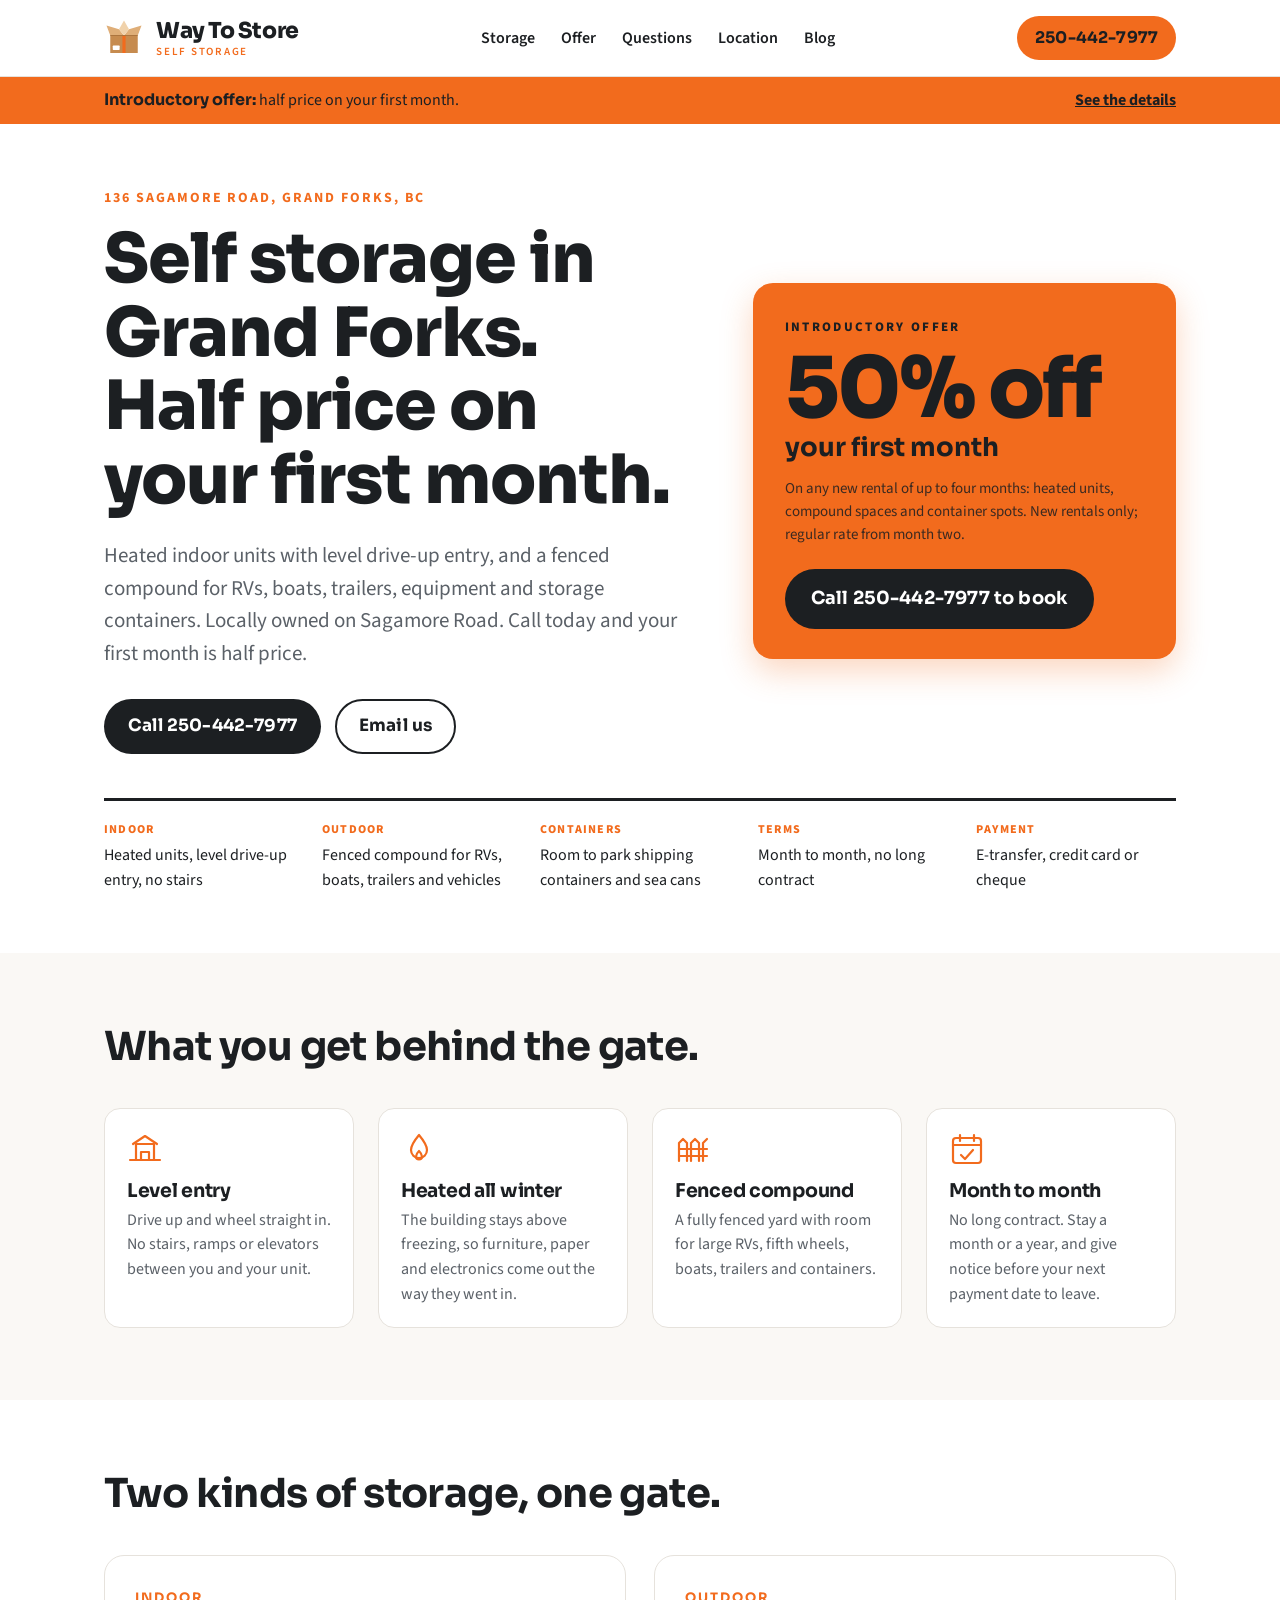
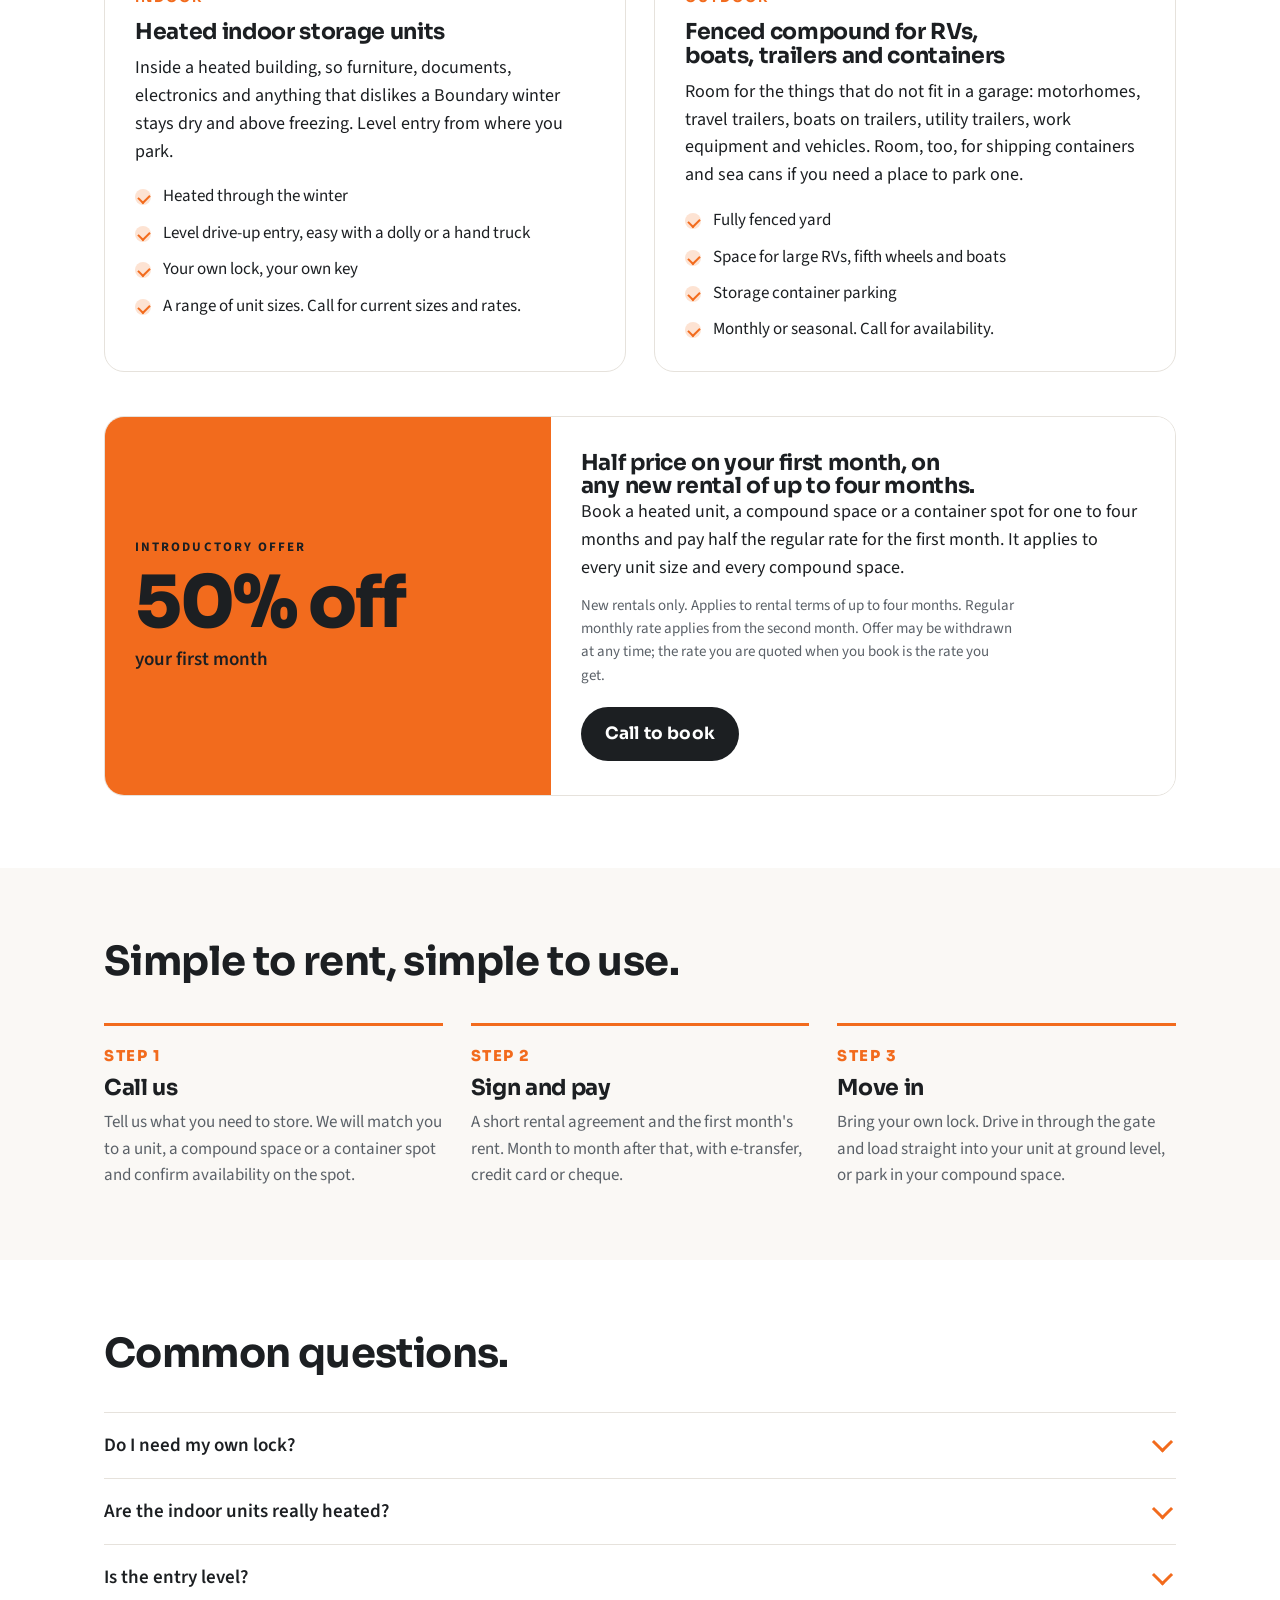
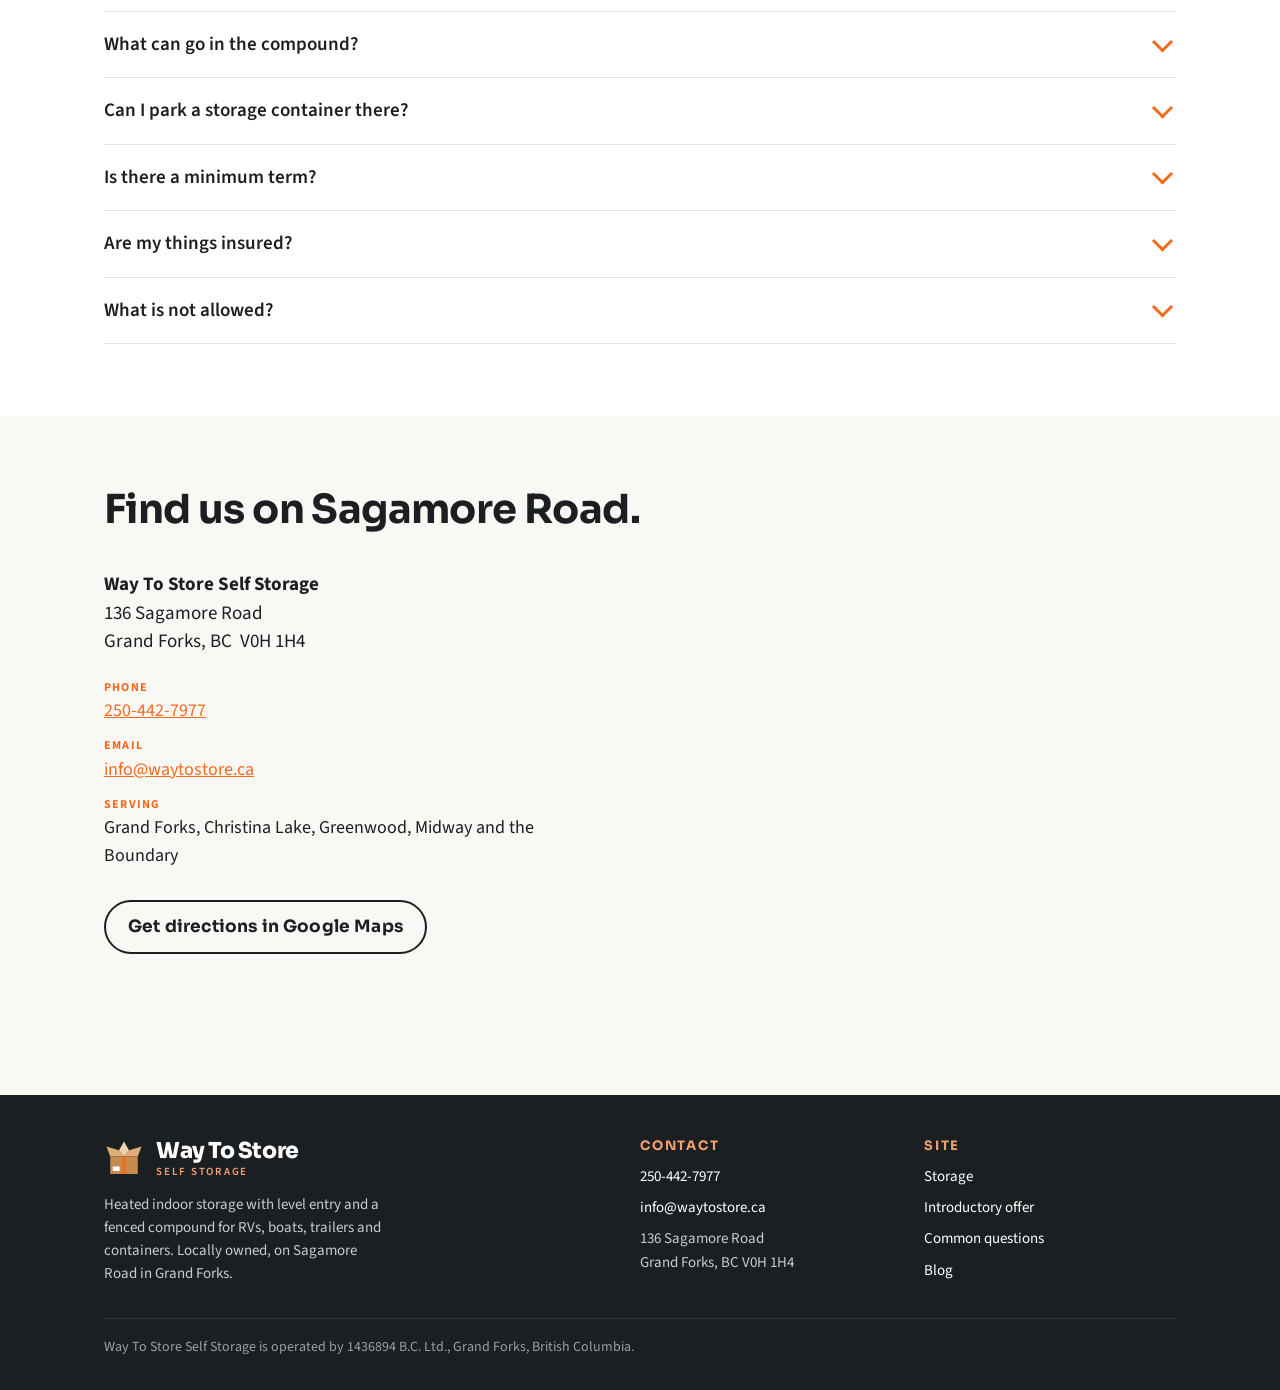
==== index.html @ 4dcf3dc5 "Version the stylesheet link on every page Co-Authored-By: Claude Fable 5.1 <noreply@anthropic.com>" ====
<!DOCTYPE html>
<html lang="en-CA">
<head>
<meta charset="utf-8">
<meta name="viewport" content="width=device-width, initial-scale=1">
<title>Self Storage in Grand Forks, BC | Way To Store Self Storage</title>
<meta name="description" content="Heated indoor storage units with level drive-up entry, plus a fenced compound for RVs, boats, trailers, equipment and storage containers. 136 Sagamore Road, Grand Forks, BC. Half price on your first month. Call 250-442-7977.">
<link rel="canonical" href="https://waytostore.ca/">
<link rel="icon" href="favicon.svg" type="image/svg+xml">
<link rel="icon" href="favicon.ico" sizes="32x32">
<meta property="og:site_name" content="Way To Store Self Storage">
<meta property="og:title" content="Self Storage in Grand Forks, BC | Way To Store">
<meta property="og:description" content="Heated indoor units with level entry and a fenced compound for RVs, boats, trailers and containers on Sagamore Road, Grand Forks. Half price on your first month.">
<meta property="og:type" content="website">
<meta property="og:url" content="https://waytostore.ca/">
<meta property="og:image" content="https://waytostore.ca/og-image.png">
<meta property="og:locale" content="en_CA">
<meta name="twitter:card" content="summary_large_image">
<meta name="geo.region" content="CA-BC">
<meta name="geo.placename" content="Grand Forks">
<meta name="theme-color" content="#f26b1d">
<link rel="preconnect" href="https://fonts.googleapis.com">
<link rel="preconnect" href="https://fonts.gstatic.com" crossorigin>
<link rel="stylesheet" href="https://fonts.googleapis.com/css2?family=Sora:wght@600;700;800&family=Source+Sans+3:ital,wght@0,400;0,600;0,700;1,400&display=swap">
<link rel="stylesheet" href="styles.css?v=5">
<script type="application/ld+json">
{
  "@context": "https://schema.org",
  "@graph": [
    {
      "@type": "SelfStorage",
      "@id": "https://waytostore.ca/#business",
      "name": "Way To Store Self Storage",
      "url": "https://waytostore.ca/",
      "logo": "https://waytostore.ca/logo.svg",
      "telephone": "+1-250-442-7977",
      "email": "info@waytostore.ca",
      "image": "https://waytostore.ca/og-image.png",
      "description": "Heated indoor self-storage units with level drive-up entry and a fenced outdoor compound for RVs, boats, trailers, equipment and storage containers in Grand Forks, British Columbia.",
      "address": {
        "@type": "PostalAddress",
        "streetAddress": "136 Sagamore Road",
        "addressLocality": "Grand Forks",
        "addressRegion": "BC",
        "postalCode": "V0H 1H4",
        "addressCountry": "CA"
      },
      "areaServed": [
        {"@type": "City", "name": "Grand Forks"},
        {"@type": "Place", "name": "Christina Lake"},
        {"@type": "City", "name": "Greenwood"},
        {"@type": "Place", "name": "Midway"},
        {"@type": "Place", "name": "Boundary Country"}
      ],
      "hasOfferCatalog": {
        "@type": "OfferCatalog",
        "name": "Storage",
        "itemListElement": [
          {"@type": "Offer", "itemOffered": {"@type": "Service", "name": "Heated indoor storage units"}},
          {"@type": "Offer", "itemOffered": {"@type": "Service", "name": "Fenced compound storage for RVs, boats, trailers and vehicles"}},
          {"@type": "Offer", "itemOffered": {"@type": "Service", "name": "Storage container parking"}}
        ]
      },
      "parentOrganization": {"@type": "Organization", "name": "1436894 B.C. Ltd."}
    },
    {
      "@type": "FAQPage",
      "mainEntity": [
        {"@type": "Question", "name": "Do I need my own lock?", "acceptedAnswer": {"@type": "Answer", "text": "Yes. You supply the lock and keep the only key. A disc lock or closed-shackle padlock is best."}},
        {"@type": "Question", "name": "Are the indoor units heated?", "acceptedAnswer": {"@type": "Answer", "text": "Yes. The building is heated through the winter so contents stay above freezing. It is not humidity-controlled."}},
        {"@type": "Question", "name": "Is the entry level?", "acceptedAnswer": {"@type": "Answer", "text": "Yes. Drive up and walk or wheel straight in. No stairs, no ramps, no elevator."}},
        {"@type": "Question", "name": "What can go in the compound?", "acceptedAnswer": {"@type": "Answer", "text": "Motorhomes, travel trailers, fifth wheels, boats on trailers, utility and cargo trailers, vehicles, work equipment, and storage containers."}},
        {"@type": "Question", "name": "Can I park a storage container there?", "acceptedAnswer": {"@type": "Answer", "text": "Yes. There is room in the fenced compound for shipping containers and sea cans. Tell us the length when you call."}},
        {"@type": "Question", "name": "Is there a minimum term?", "acceptedAnswer": {"@type": "Answer", "text": "One month, then month to month."}},
        {"@type": "Question", "name": "Are my things insured?", "acceptedAnswer": {"@type": "Answer", "text": "No. Goods in storage are not insured by the facility. Most home or tenant policies extend to items in storage; check with your insurer."}}
      ]
    }
  ]
}
</script>
</head>
<body>

<header>
  <div class="wrap nav">
    <a class="brand" href="./"><svg class="mark" viewBox="0 0 64 64" aria-hidden="true"><path d="M10 28 H54 V56 H10 Z" fill="#c68b4f"/><path d="M10 28 L4 12 L24 18 L32 28 Z M54 28 L60 12 L40 18 L32 28 Z" fill="#dfae78"/><path d="M24 18 L32 4 L40 18 L32 28 Z" fill="#f0d2ab"/><rect x="29.5" y="28" width="5" height="28" fill="#f26b1d"/><path d="M10 28 H54" stroke="#a9713a" stroke-width="1.5"/><rect x="14" y="44" width="11" height="7" rx="1" fill="#ffffff"/></svg><span class="word"><b>Way To Store</b><small>Self Storage</small></span></a>
    <ul>
      <li><a href="./#storage">Storage</a></li>
      <li><a href="./#offer">Offer</a></li>
      <li><a href="./#faq">Questions</a></li>
      <li><a href="./#location">Location</a></li>
      <li><a href="./blog/">Blog</a></li>
    </ul>
    <a class="btn" href="tel:+12504427977">250-442-7977</a>
  </div>
</header>

<div class="ribbon">
  <div class="wrap">
    <div><strong>Introductory offer:</strong> half price on your first month.</div>
    <a href="#offer">See the details</a>
  </div>
</div>

<main id="top">

<section class="hero">
  <div class="wrap grid">
    <div>
      <div class="eyebrow">136 Sagamore Road, Grand Forks, BC</div>
      <h1>Self storage in Grand Forks. Half price on your first month.</h1>
      <p class="lede">Heated indoor units with level drive-up entry, and a fenced compound for RVs, boats, trailers, equipment and storage containers. Locally owned on Sagamore Road. Call today and your first month is half price.</p>
      <div class="actions">
        <a class="btn" href="tel:+12504427977">Call 250-442-7977</a>
        <a class="btn ghost" href="mailto:info@waytostore.ca?subject=Storage%20enquiry">Email us</a>
      </div>
    </div>
    <div class="hero-offer" id="offer-top">
      <div class="label">Introductory offer</div>
      <div class="big">50% off</div>
      <div class="sub">your first month</div>
      <p class="terms">On any new rental of up to four months: heated units, compound spaces and container spots. New rentals only; regular rate from month two.</p>
      <a class="btn" href="tel:+12504427977">Call 250-442-7977 to book</a>
    </div>
  </div>
  <div class="wrap">
    <dl class="facts-strip">
      <div><dt>Indoor</dt><dd>Heated units, level drive-up entry, no stairs</dd></div>
      <div><dt>Outdoor</dt><dd>Fenced compound for RVs, boats, trailers and vehicles</dd></div>
      <div><dt>Containers</dt><dd>Room to park shipping containers and sea cans</dd></div>
      <div><dt>Terms</dt><dd>Month to month, no long contract</dd></div>
      <div><dt>Payment</dt><dd>E-transfer, credit card or cheque</dd></div>
    </dl>
  </div>
</section>

<section class="band tint" id="why">
  <div class="wrap">
    <h2>What you get behind the gate.</h2>
    <div class="why">
      <div>
        <svg viewBox="0 0 36 36" fill="none" stroke="currentColor" stroke-width="2.2" stroke-linecap="round" stroke-linejoin="round" aria-hidden="true"><path d="M3 29h30"/><path d="M9 29V13h18v16"/><path d="M14 29v-8h8v8"/><path d="M6 13l12-8 12 8"/></svg>
        <h3>Level entry</h3>
        <p>Drive up and wheel straight in. No stairs, ramps or elevators between you and your unit.</p>
      </div>
      <div>
        <svg viewBox="0 0 36 36" fill="none" stroke="currentColor" stroke-width="2.2" stroke-linecap="round" stroke-linejoin="round" aria-hidden="true"><path d="M18 4c-5 6-8 10-8 15a8 8 0 0 0 16 0c0-5-3-9-8-15z"/><path d="M18 20c-2 2-3 3.5-3 5.5a3 3 0 0 0 6 0c0-2-1-3.5-3-5.5z"/></svg>
        <h3>Heated all winter</h3>
        <p>The building stays above freezing, so furniture, paper and electronics come out the way they went in.</p>
      </div>
      <div>
        <svg viewBox="0 0 36 36" fill="none" stroke="currentColor" stroke-width="2.2" stroke-linecap="round" stroke-linejoin="round" aria-hidden="true"><path d="M4 30V12l4-4 4 4v18M16 30V12l4-4 4 4v18M28 30V12l4-4"/><path d="M4 18h28M4 25h28"/></svg>
        <h3>Fenced compound</h3>
        <p>A fully fenced yard with room for large RVs, fifth wheels, boats, trailers and containers.</p>
      </div>
      <div>
        <svg viewBox="0 0 36 36" fill="none" stroke="currentColor" stroke-width="2.2" stroke-linecap="round" stroke-linejoin="round" aria-hidden="true"><rect x="4" y="7" width="28" height="25" rx="3"/><path d="M4 14h28M11 4v6M25 4v6"/><path d="M12 24l4 4 8-9"/></svg>
        <h3>Month to month</h3>
        <p>No long contract. Stay a month or a year, and give notice before your next payment date to leave.</p>
      </div>
    </div>
  </div>
</section>

<section class="band" id="storage">
  <div class="wrap">
    <h2>Two kinds of storage, one gate.</h2>
    <div class="two">
      <div class="offer">
        <div class="num">INDOOR</div>
        <h3>Heated indoor storage units</h3>
        <p>Inside a heated building, so furniture, documents, electronics and anything that dislikes a Boundary winter stays dry and above freezing. Level entry from where you park.</p>
        <ul>
          <li>Heated through the winter</li>
          <li>Level drive-up entry, easy with a dolly or a hand truck</li>
          <li>Your own lock, your own key</li>
          <li>A range of unit sizes. Call for current sizes and rates.</li>
        </ul>
      </div>
      <div class="offer">
        <div class="num">OUTDOOR</div>
        <h3>Fenced compound for RVs, boats, trailers and containers</h3>
        <p>Room for the things that do not fit in a garage: motorhomes, travel trailers, boats on trailers, utility trailers, work equipment and vehicles. Room, too, for shipping containers and sea cans if you need a place to park one.</p>
        <ul>
          <li>Fully fenced yard</li>
          <li>Space for large RVs, fifth wheels and boats</li>
          <li>Storage container parking</li>
          <li>Monthly or seasonal. Call for availability.</li>
        </ul>
      </div>
    </div>

    <div class="offer-block" id="offer">
      <div class="price">
        <div class="label">Introductory offer</div>
        <div class="big">50% off</div>
        <div class="sub">your first month</div>
      </div>
      <div class="terms">
        <h3>Half price on your first month, on any new rental of up to four months.</h3>
        <p>Book a heated unit, a compound space or a container spot for one to four months and pay half the regular rate for the first month. It applies to every unit size and every compound space.</p>
        <p class="fine">New rentals only. Applies to rental terms of up to four months. Regular monthly rate applies from the second month. Offer may be withdrawn at any time; the rate you are quoted when you book is the rate you get.</p>
        <div class="actions">
          <a class="btn" href="tel:+12504427977">Call to book</a>
        </div>
      </div>
    </div>
  </div>
</section>

<section class="band tint" id="how">
  <div class="wrap">
    <h2>Simple to rent, simple to use.</h2>
    <div class="steps">
      <div class="step">
        <div class="n">STEP 1</div>
        <h3>Call us</h3>
        <p>Tell us what you need to store. We will match you to a unit, a compound space or a container spot and confirm availability on the spot.</p>
      </div>
      <div class="step">
        <div class="n">STEP 2</div>
        <h3>Sign and pay</h3>
        <p>A short rental agreement and the first month's rent. Month to month after that, with e-transfer, credit card or cheque.</p>
      </div>
      <div class="step">
        <div class="n">STEP 3</div>
        <h3>Move in</h3>
        <p>Bring your own lock. Drive in through the gate and load straight into your unit at ground level, or park in your compound space.</p>
      </div>
    </div>
  </div>
</section>

<section class="band" id="faq">
  <div class="wrap">
    <h2>Common questions.</h2>
    <div class="faq">
      <details>
        <summary>Do I need my own lock?</summary>
        <p>Yes. You supply the lock and keep the only key. A good disc lock or closed-shackle padlock is best.</p>
      </details>
      <details>
        <summary>Are the indoor units really heated?</summary>
        <p>Yes. The building is heated through the winter so contents stay above freezing. It is not humidity-controlled, so wrap upholstered furniture and mattresses and keep boxes off the floor.</p>
      </details>
      <details>
        <summary>Is the entry level?</summary>
        <p>Yes. You drive up and walk or wheel straight in. No stairs, no ramps, no elevator, which makes a difference when you are moving a fridge or a filing cabinet.</p>
      </details>
      <details>
        <summary>What can go in the compound?</summary>
        <p>Motorhomes, travel trailers and fifth wheels, boats on trailers, utility and cargo trailers, vehicles and work equipment. Tell us the length when you call so we can place you.</p>
      </details>
      <details>
        <summary>Can I park a storage container there?</summary>
        <p>Yes. There is room in the fenced compound for shipping containers and sea cans, whether you already own one or are having one delivered. Tell us the size and we will set aside a spot the truck can reach.</p>
      </details>
      <details>
        <summary>Is there a minimum term?</summary>
        <p>One month. After that it is month to month. Give us notice before your next payment date when you are ready to move out.</p>
      </details>
      <details>
        <summary>Are my things insured?</summary>
        <p>No. Goods in storage are not insured by us. Most home or tenant policies extend to items in storage, so check with your insurer or ask us about options.</p>
      </details>
      <details>
        <summary>What is not allowed?</summary>
        <p>Fuel, propane, paint, chemicals and other hazardous materials, food and perishables, animals, anything illegal, and living or working in a unit. RVs and boats in the compound must be drained of water and have fuel tanks no more than a quarter full.</p>
      </details>
    </div>
  </div>
</section>

<section class="band tint" id="location">
  <div class="wrap">
    <h2>Find us on Sagamore Road.</h2>
    <div class="loc">
      <div>
        <address>
          <strong>Way To Store Self Storage</strong><br>
          136 Sagamore Road<br>
          Grand Forks, BC&nbsp; V0H 1H4
        </address>
        <ul class="contact-list">
          <li><span>Phone</span><a href="tel:+12504427977">250-442-7977</a></li>
          <li><span>Email</span><a href="mailto:info@waytostore.ca">info@waytostore.ca</a></li>
          <li><span>Serving</span>Grand Forks, Christina Lake, Greenwood, Midway and the Boundary</li>
        </ul>
        <div class="actions">
          <a class="btn ghost" href="https://www.google.com/maps/dir/?api=1&destination=136+Sagamore+Road,+Grand+Forks,+BC" target="_blank" rel="noopener">Get directions in Google Maps</a>
        </div>
      </div>
      <iframe class="map" allowfullscreen title="Map showing Way To Store Self Storage at 136 Sagamore Road, Grand Forks, BC" loading="lazy" referrerpolicy="no-referrer-when-downgrade" src="https://www.google.com/maps/embed?origin=mfe&amp;pb=!1m3!2m1!1s136+Sagamore+Road,+Grand+Forks,+BC!6i15"></iframe>
    </div>
  </div>
</section>

</main>

<footer>
  <div class="wrap">
    <div class="cols">
      <div>
        <a class="brand" href="./"><svg class="mark" viewBox="0 0 64 64" aria-hidden="true"><path d="M10 28 H54 V56 H10 Z" fill="#c68b4f"/><path d="M10 28 L4 12 L24 18 L32 28 Z M54 28 L60 12 L40 18 L32 28 Z" fill="#dfae78"/><path d="M24 18 L32 4 L40 18 L32 28 Z" fill="#f0d2ab"/><rect x="29.5" y="28" width="5" height="28" fill="#f26b1d"/><path d="M10 28 H54" stroke="#a9713a" stroke-width="1.5"/><rect x="14" y="44" width="11" height="7" rx="1" fill="#ffffff"/></svg><span class="word"><b>Way To Store</b><small>Self Storage</small></span></a>
        <p>Heated indoor storage with level entry and a fenced compound for RVs, boats, trailers and containers. Locally owned, on Sagamore Road in Grand Forks.</p>
      </div>
      <div>
        <h3>Contact</h3>
        <ul>
          <li><a href="tel:+12504427977">250-442-7977</a></li>
          <li><a href="mailto:info@waytostore.ca">info@waytostore.ca</a></li>
          <li>136 Sagamore Road<br>Grand Forks, BC V0H 1H4</li>
        </ul>
      </div>
      <div>
        <h3>Site</h3>
        <ul>
          <li><a href="./#storage">Storage</a></li>
          <li><a href="./#offer">Introductory offer</a></li>
          <li><a href="./#faq">Common questions</a></li>
          <li><a href="./blog/">Blog</a></li>
        </ul>
      </div>
    </div>
    <div class="legal">Way To Store Self Storage is operated by 1436894 B.C. Ltd., Grand Forks, British Columbia.</div>
  </div>
</footer>

</body>
</html>
---- styles.css ----
/* Way To Store Self Storage - shared styles
   Palette v3 (Mark, 2026-09-02): charcoal text on white, warm off-white tint bands, tangerine accent.
   Logo: kraft carton with tangerine tape. Deliberately distinct from HydraClean (navy / gold / red). */
:root{
  --white:#ffffff;
  --tint:#faf8f5;
  --tint-2:#f0ece6;
  --ink:#1c1f22;
  --ink-2:#5b6168;
  --line:#e6e2dc;
  --accent:#f26b1d;
  --accent-dark:#d5570f;
  --accent-soft:#fde3d3;
  --kraft:#c68b4f;
}
*{box-sizing:border-box}
html{scroll-behavior:smooth}
@media (prefers-reduced-motion: reduce){html{scroll-behavior:auto}}
body{margin:0;background:var(--white);color:var(--ink);font-family:"Source Sans 3","Segoe UI",Arial,sans-serif;font-size:18px;line-height:1.55}
a{color:var(--accent)}
a:focus-visible,button:focus-visible,summary:focus-visible{outline:3px solid var(--accent);outline-offset:3px}
img,svg{max-width:100%}
h1,h2,h3{font-family:"Sora","Segoe UI",Arial,sans-serif;line-height:1.08;margin:0;text-wrap:balance;letter-spacing:-.015em}
h1{font-size:clamp(40px,6vw,68px);font-weight:800}
h2{font-size:clamp(28px,3.8vw,40px);font-weight:700}
h3{font-size:22px;font-weight:700}
p{margin:0 0 16px;max-width:62ch}
.wrap{max-width:1120px;margin:0 auto;padding:0 24px}
.band{padding:72px 0}
.band.tint{background:var(--tint)}
.eyebrow{font-weight:700;font-size:14px;letter-spacing:.14em;text-transform:uppercase;color:var(--accent);margin-bottom:14px}
.btn{display:inline-block;background:var(--ink);color:var(--white);text-decoration:none;font-weight:700;padding:14px 24px;border-radius:999px;font-size:17px;white-space:nowrap;font-family:"Sora","Segoe UI",Arial,sans-serif;letter-spacing:.01em}
.btn:hover{background:#000}
.btn.ghost{background:transparent;color:var(--ink);border:2px solid var(--ink);padding:12px 22px}
.btn.ghost:hover{background:var(--tint)}
.btn.accent{background:var(--accent);color:var(--white)}
.btn.accent:hover{background:var(--accent-dark)}
.actions{display:flex;flex-wrap:wrap;gap:14px;margin-top:30px}

/* header + logo */
header{border-bottom:1px solid var(--line);background:var(--white);position:sticky;top:0;z-index:5}
.nav{display:flex;align-items:center;justify-content:space-between;gap:16px;height:76px}
.brand{display:flex;align-items:center;gap:12px;text-decoration:none;color:var(--ink)}
.brand .mark{width:40px;height:40px;flex:none}
.brand .word{display:flex;flex-direction:column;line-height:1}
.brand .word b{font-family:"Sora","Segoe UI",Arial,sans-serif;font-weight:800;font-size:22px;letter-spacing:-.02em}
.brand .word small{font-weight:600;font-size:11px;letter-spacing:.16em;text-transform:uppercase;color:var(--accent);margin-top:4px}
.nav ul{display:flex;gap:26px;list-style:none;margin:0;padding:0}
.nav ul a{color:var(--ink);text-decoration:none;font-weight:600;font-size:16px}
.nav ul a:hover,.nav ul a[aria-current]{color:var(--accent)}
.nav .btn{padding:10px 18px;font-size:16px;background:var(--accent);color:var(--ink)}
.nav .btn:hover{background:var(--accent-dark)}
@media (max-width:820px){
  .nav ul{display:none}
  .nav{height:64px}
  .brand .mark{width:34px;height:34px}
  .brand .word b{font-size:19px}
  .brand .word small{display:none}
  .nav .btn{padding:9px 14px;font-size:15px}
}

/* offer ribbon */
.ribbon{background:var(--accent);color:var(--ink)}
.ribbon .wrap{display:flex;flex-wrap:wrap;align-items:center;justify-content:space-between;gap:8px 24px;padding-top:11px;padding-bottom:11px;font-size:16px}
.ribbon strong{font-family:"Sora","Segoe UI",Arial,sans-serif;font-weight:700}
.ribbon a{color:var(--ink);font-weight:700;white-space:nowrap}

/* hero */
.hero{padding:64px 0 60px;background:var(--white)}
.hero .grid{display:grid;grid-template-columns:minmax(0,7fr) minmax(0,5fr);gap:56px;align-items:center}
@media (max-width:860px){.hero .grid{grid-template-columns:1fr;gap:36px}}
.hero p.lede{font-size:21px;color:var(--ink-2);margin-top:22px}
.hero-offer{background:var(--accent);color:var(--ink);border-radius:20px;padding:34px 32px 30px;box-shadow:0 12px 32px rgba(242,107,29,.28)}
.hero-offer .label{font-weight:800;font-size:13px;letter-spacing:.18em;text-transform:uppercase}
.hero-offer .big{font-family:"Sora","Segoe UI",Arial,sans-serif;font-weight:800;font-size:clamp(56px,7vw,84px);line-height:.95;margin:12px 0 4px;letter-spacing:-.03em}
.hero-offer .sub{font-family:"Sora","Segoe UI",Arial,sans-serif;font-weight:700;font-size:26px;line-height:1.15}
.hero-offer .terms{font-size:15px;margin:14px 0 0;color:var(--ink);opacity:.85;max-width:none}
.hero-offer .btn{margin-top:22px;font-size:18px;padding:16px 26px}
.facts-strip{display:grid;grid-template-columns:repeat(5,1fr);gap:18px;margin:44px 0 0;padding-top:20px;border-top:3px solid var(--ink)}
@media (max-width:900px){.facts-strip{grid-template-columns:repeat(2,1fr)}}
@media (max-width:520px){.facts-strip{grid-template-columns:1fr}}
.facts-strip dt{color:var(--accent);font-weight:800;letter-spacing:.1em;text-transform:uppercase;font-size:12px;margin-bottom:4px}
.facts-strip dd{margin:0;font-size:16px}

/* why strip */
.why{display:grid;grid-template-columns:repeat(4,1fr);gap:24px;margin-top:40px}
@media (max-width:900px){.why{grid-template-columns:repeat(2,1fr)}}
@media (max-width:520px){.why{grid-template-columns:1fr}}
.why div{background:var(--white);border:1px solid var(--line);border-radius:16px;padding:22px 22px 20px}
.why svg{width:36px;height:36px;color:var(--accent);display:block;margin-bottom:14px}
.why h3{font-size:19px;margin-bottom:6px}
.why p{font-size:16px;color:var(--ink-2);margin:0}

/* offerings */
.two{display:grid;grid-template-columns:1fr 1fr;gap:28px;margin-top:40px}
@media (max-width:760px){.two{grid-template-columns:1fr}}
.offer{background:var(--white);border:1px solid var(--line);border-radius:20px;padding:32px 30px 28px}
.offer .num{font-family:"Sora","Segoe UI",Arial,sans-serif;font-weight:700;font-size:13px;letter-spacing:.16em;color:var(--accent);margin-bottom:12px}
.offer h3,.step h3{margin-bottom:10px}
.offer ul{margin:18px 0 0;padding-left:0;list-style:none;display:grid;gap:10px}
.offer li{padding-left:28px;position:relative;font-size:17px}
.offer li::before{content:"";position:absolute;left:0;top:6px;width:16px;height:16px;border-radius:50%;background:var(--accent-soft)}
.offer li::after{content:"";position:absolute;left:5px;top:9px;width:6px;height:9px;border-right:2.5px solid var(--accent);border-bottom:2.5px solid var(--accent);transform:rotate(45deg)}

/* introductory offer block */
.offer-block{margin-top:44px;display:grid;grid-template-columns:minmax(0,5fr) minmax(0,7fr);border-radius:20px;overflow:hidden;border:1px solid var(--line)}
@media (max-width:760px){.offer-block{grid-template-columns:1fr}}
.offer-block .price{background:var(--accent);color:var(--ink);padding:36px 30px;display:flex;flex-direction:column;justify-content:center}
.offer-block .price .label{font-weight:700;font-size:13px;letter-spacing:.16em;text-transform:uppercase}
.offer-block .price .big{font-family:"Sora","Segoe UI",Arial,sans-serif;font-weight:800;font-size:clamp(48px,6vw,72px);line-height:1;margin:10px 0 6px;letter-spacing:-.03em}
.offer-block .price .sub{font-size:19px;font-weight:600}
.offer-block .terms{padding:34px 30px;background:var(--white)}
.offer-block .terms p{margin-bottom:12px}
.offer-block .terms .fine{font-size:15px;color:var(--ink-2);margin:0}
.offer-block .actions{margin-top:20px}

/* steps */
.steps{display:grid;grid-template-columns:repeat(3,1fr);gap:28px;margin-top:40px}
@media (max-width:760px){.steps{grid-template-columns:1fr}}
.step{border-top:3px solid var(--accent);padding-top:18px}
.step .n{font-family:"Sora","Segoe UI",Arial,sans-serif;font-weight:800;font-size:15px;color:var(--accent);letter-spacing:.1em;margin-bottom:8px}
.step p{font-size:17px;color:var(--ink-2);margin:0}

/* faq */
.faq{margin-top:36px;border-top:1px solid var(--line)}
.faq details{border-bottom:1px solid var(--line)}
.faq summary{cursor:pointer;list-style:none;padding:18px 44px 18px 0;font-weight:600;font-size:19px;position:relative}
.faq summary::-webkit-details-marker{display:none}
.faq summary::after{content:"";position:absolute;right:6px;top:50%;width:12px;height:12px;border-right:3px solid var(--accent);border-bottom:3px solid var(--accent);transform:translateY(-70%) rotate(45deg);transition:transform .15s}
.faq details[open] summary::after{transform:translateY(-30%) rotate(-135deg)}
.faq details p{padding:0 0 18px;color:var(--ink-2);font-size:17px;margin:0}

/* location */
.loc{display:grid;grid-template-columns:minmax(0,5fr) minmax(0,7fr);gap:40px;align-items:start;margin-top:40px}
@media (max-width:860px){.loc{grid-template-columns:1fr}}
.map{aspect-ratio:4/3;border:0;width:100%;background:var(--tint);border-radius:20px}
address{font-style:normal;font-size:19px;line-height:1.5}
.contact-list{list-style:none;padding:0;margin:22px 0 0;display:grid;gap:12px;font-size:18px}
.contact-list span{display:block;font-size:12px;letter-spacing:.1em;text-transform:uppercase;color:var(--accent);font-weight:700}

/* blog */
.post-list{list-style:none;padding:0;margin:40px 0 0;display:grid;gap:22px}
.post-list li{background:var(--white);border:1px solid var(--line);border-radius:16px;padding:24px 26px;max-width:760px}
.post-list time{display:block;font-size:13px;letter-spacing:.08em;text-transform:uppercase;color:var(--accent);font-weight:700;margin-bottom:8px}
.post-list h3 a{color:var(--ink);text-decoration:none}
.post-list h3 a:hover{color:var(--accent)}
.post-list p{color:var(--ink-2);font-size:17px;margin:10px 0 0}
.article{padding:64px 0 72px}
.article .wrap{max-width:760px}
.article time{display:block;font-size:13px;letter-spacing:.08em;text-transform:uppercase;color:var(--accent);font-weight:700;margin-bottom:14px}
.article h1{font-size:clamp(34px,5vw,52px)}
.article .lede{font-size:21px;color:var(--ink-2);margin:22px 0 32px}
.article h2{font-size:28px;margin:40px 0 12px}
.article h3{font-size:21px;margin:28px 0 8px}
.article p,.article li{max-width:none}
.article ul,.article ol{padding-left:24px;margin:0 0 16px}
.article li{margin:6px 0}
.article table{border-collapse:collapse;width:100%;font-size:17px;margin:8px 0 20px}
.article th,.article td{text-align:left;padding:10px 12px;border-bottom:1px solid var(--line);vertical-align:top}
.article th{font-size:13px;letter-spacing:.08em;text-transform:uppercase;color:var(--accent)}
.tablewrap{overflow-x:auto}
.callout{border-radius:16px;background:var(--tint);padding:20px 24px;margin:28px 0;border:1px solid var(--line)}
.callout p{margin:0}
.crumbs{font-size:15px;color:var(--ink-2);margin-bottom:22px}
.crumbs a{color:var(--ink-2)}

/* footer */
footer{background:var(--ink);color:#c9ccd1;padding:44px 0 32px;font-size:15px}
footer .cols{display:grid;grid-template-columns:2fr 1fr 1fr;gap:32px}
@media (max-width:760px){footer .cols{grid-template-columns:1fr}}
footer .brand{color:var(--white)}
footer .brand .word small{color:#f7a06e}
footer p{color:#c9ccd1;margin:14px 0 0;max-width:40ch}
footer h3{font-size:13px;letter-spacing:.14em;text-transform:uppercase;color:#f7a06e;margin-bottom:12px}
footer ul{list-style:none;padding:0;margin:0;display:grid;gap:8px}
footer a{color:var(--white);text-decoration:none}
footer a:hover{text-decoration:underline}
footer .legal{border-top:1px solid #33373c;margin-top:32px;padding-top:18px;font-size:14px;color:#9a9fa6}
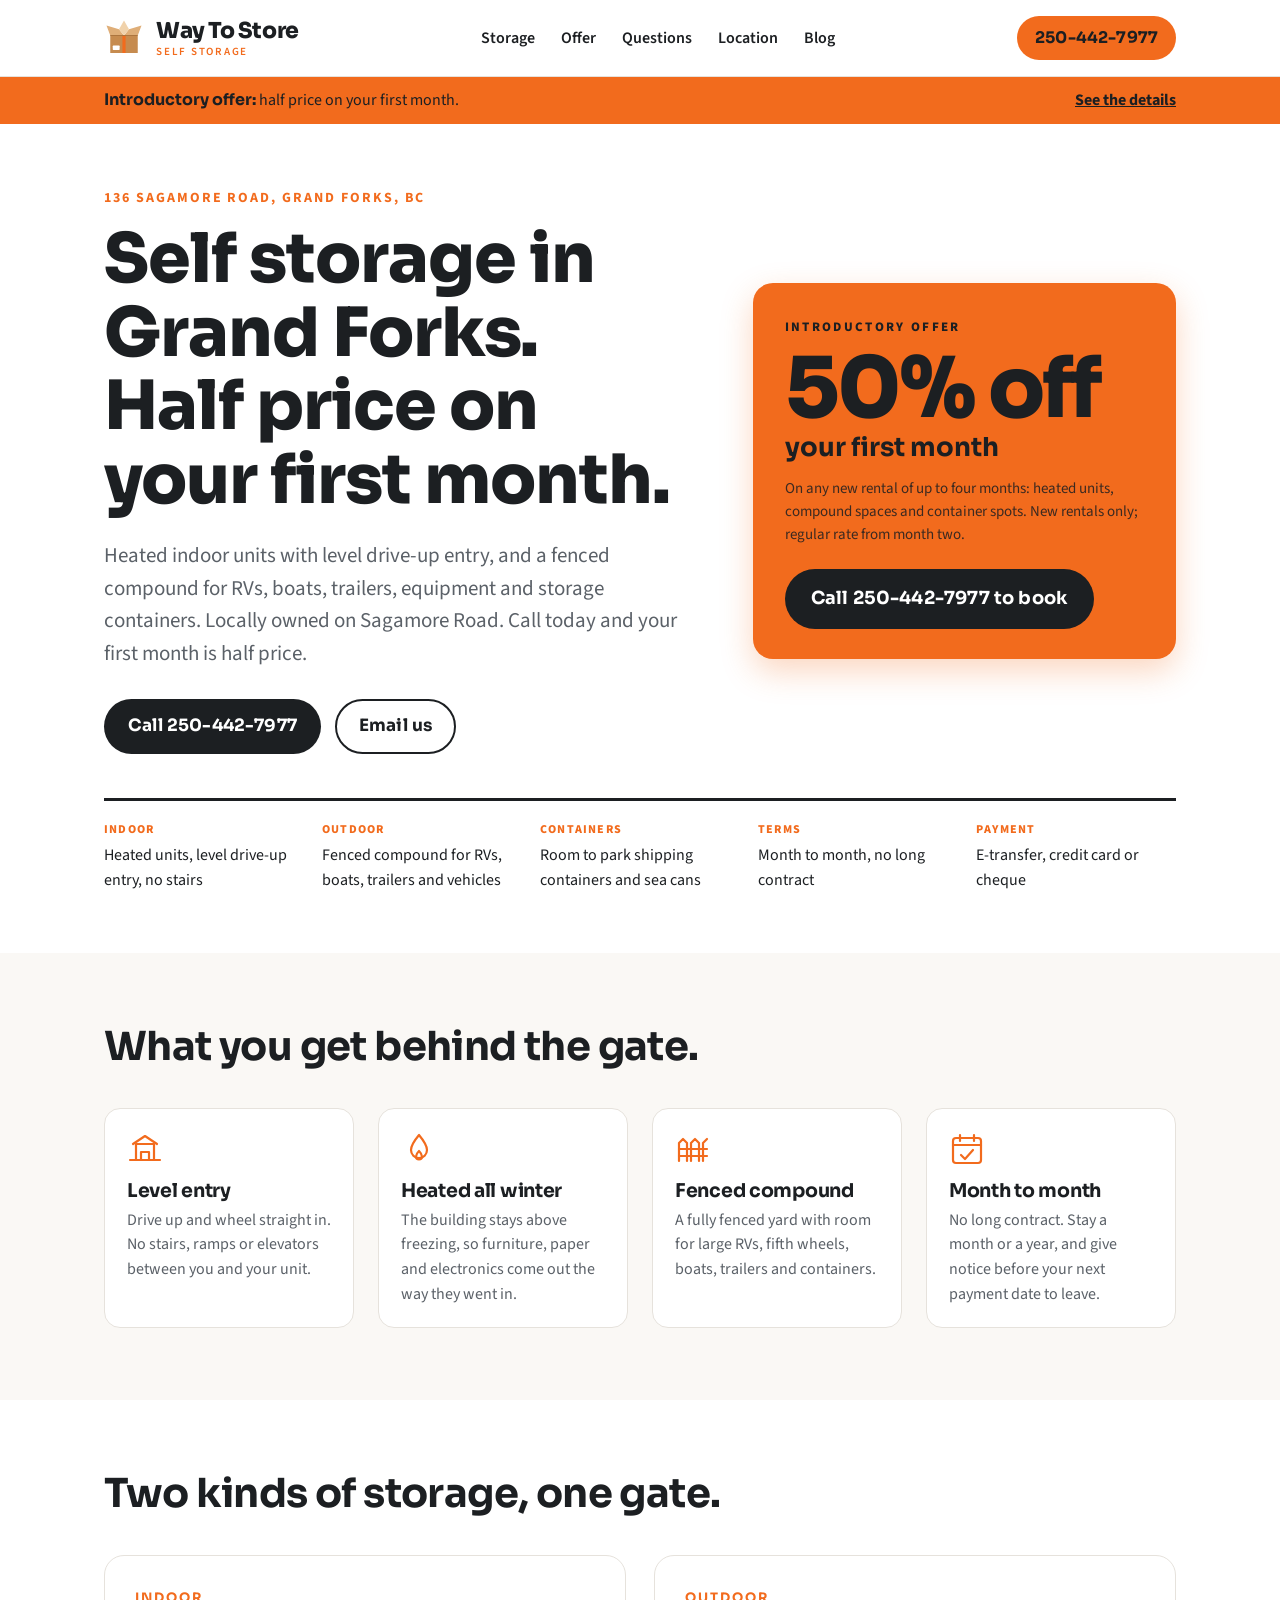
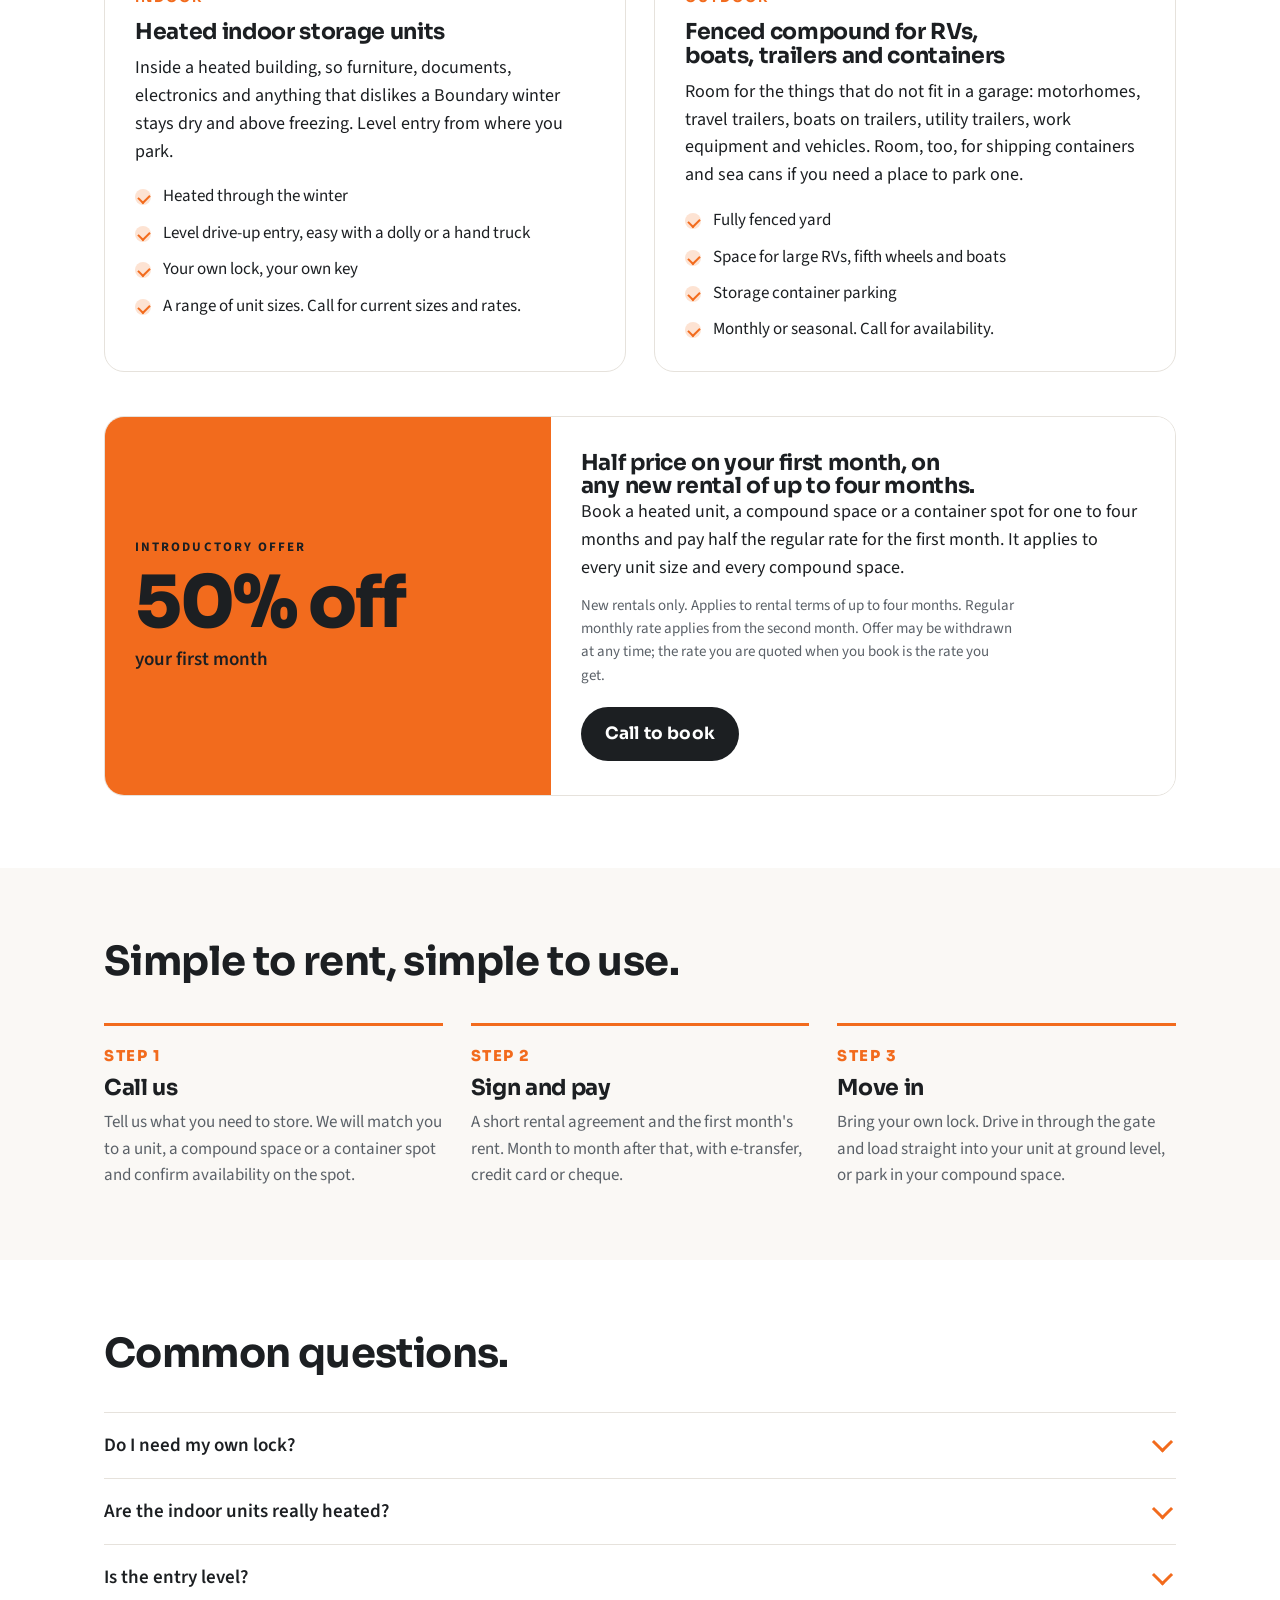
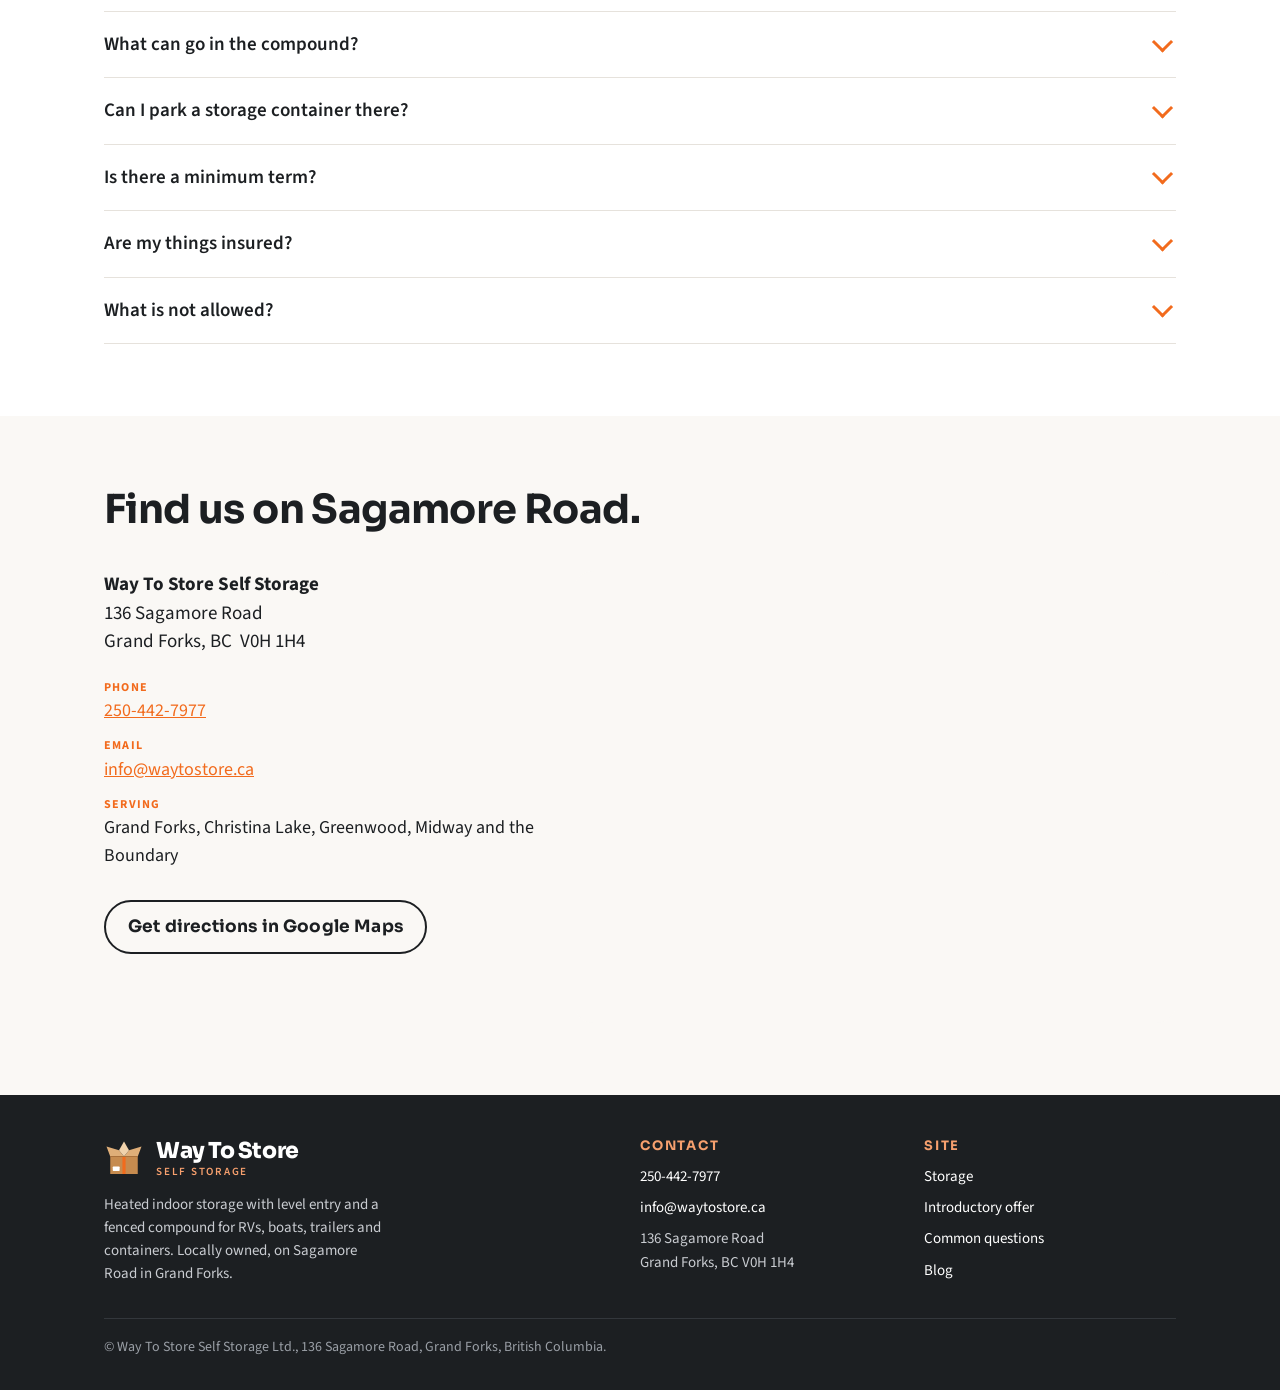
==== commit 63f27b55: "Brand the legal name: Way To Store Self Storage Ltd. Co-Authored-By: Claude Fable 5.1 <noreply@anthr" ====
--- a/index.html
+++ b/index.html
@@ -61,7 +61,7 @@
           {"@type": "Offer", "itemOffered": {"@type": "Service", "name": "Storage container parking"}}
         ]
       },
-      "parentOrganization": {"@type": "Organization", "name": "1436894 B.C. Ltd."}
+      "legalName": "Way To Store Self Storage Ltd."
     },
     {
       "@type": "FAQPage",
@@ -322,7 +322,7 @@
         </ul>
       </div>
     </div>
-    <div class="legal">Way To Store Self Storage is operated by 1436894 B.C. Ltd., Grand Forks, British Columbia.</div>
+    <div class="legal">&copy; Way To Store Self Storage Ltd., 136 Sagamore Road, Grand Forks, British Columbia.</div>
   </div>
 </footer>
 
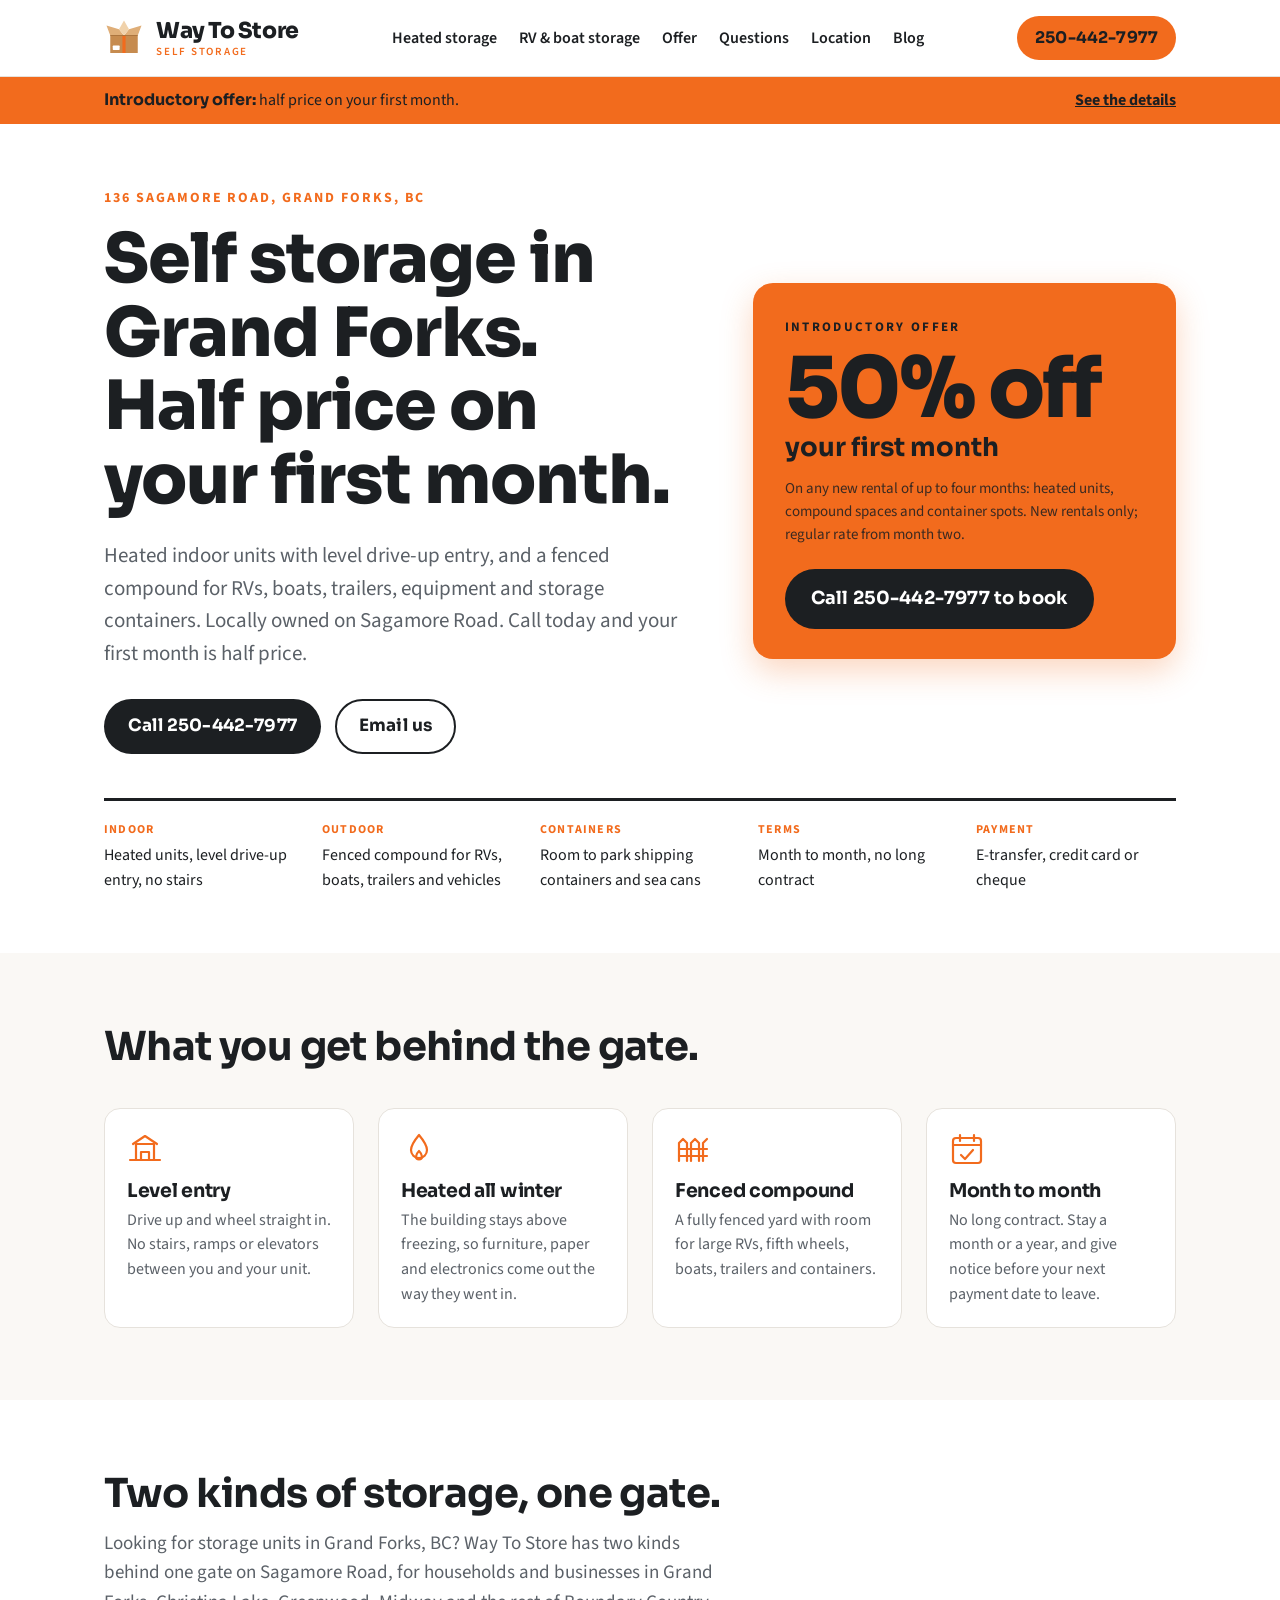
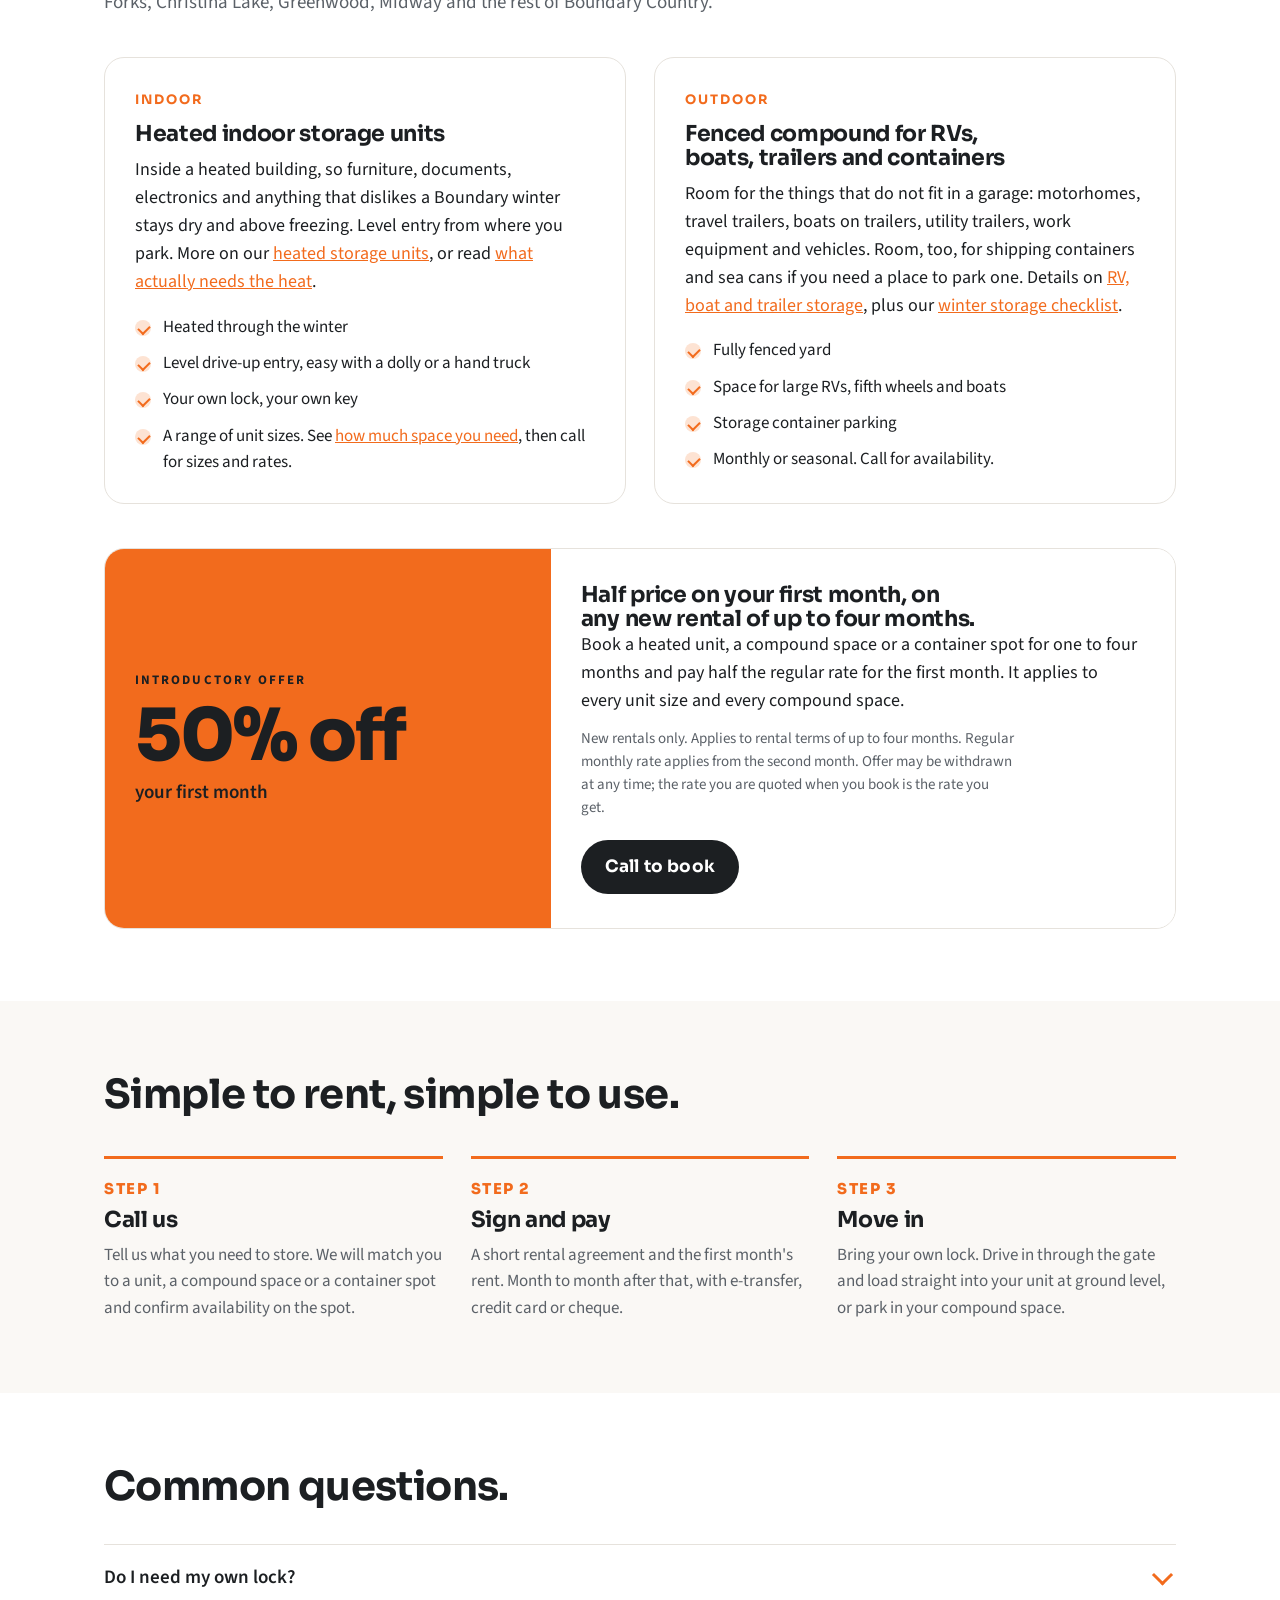
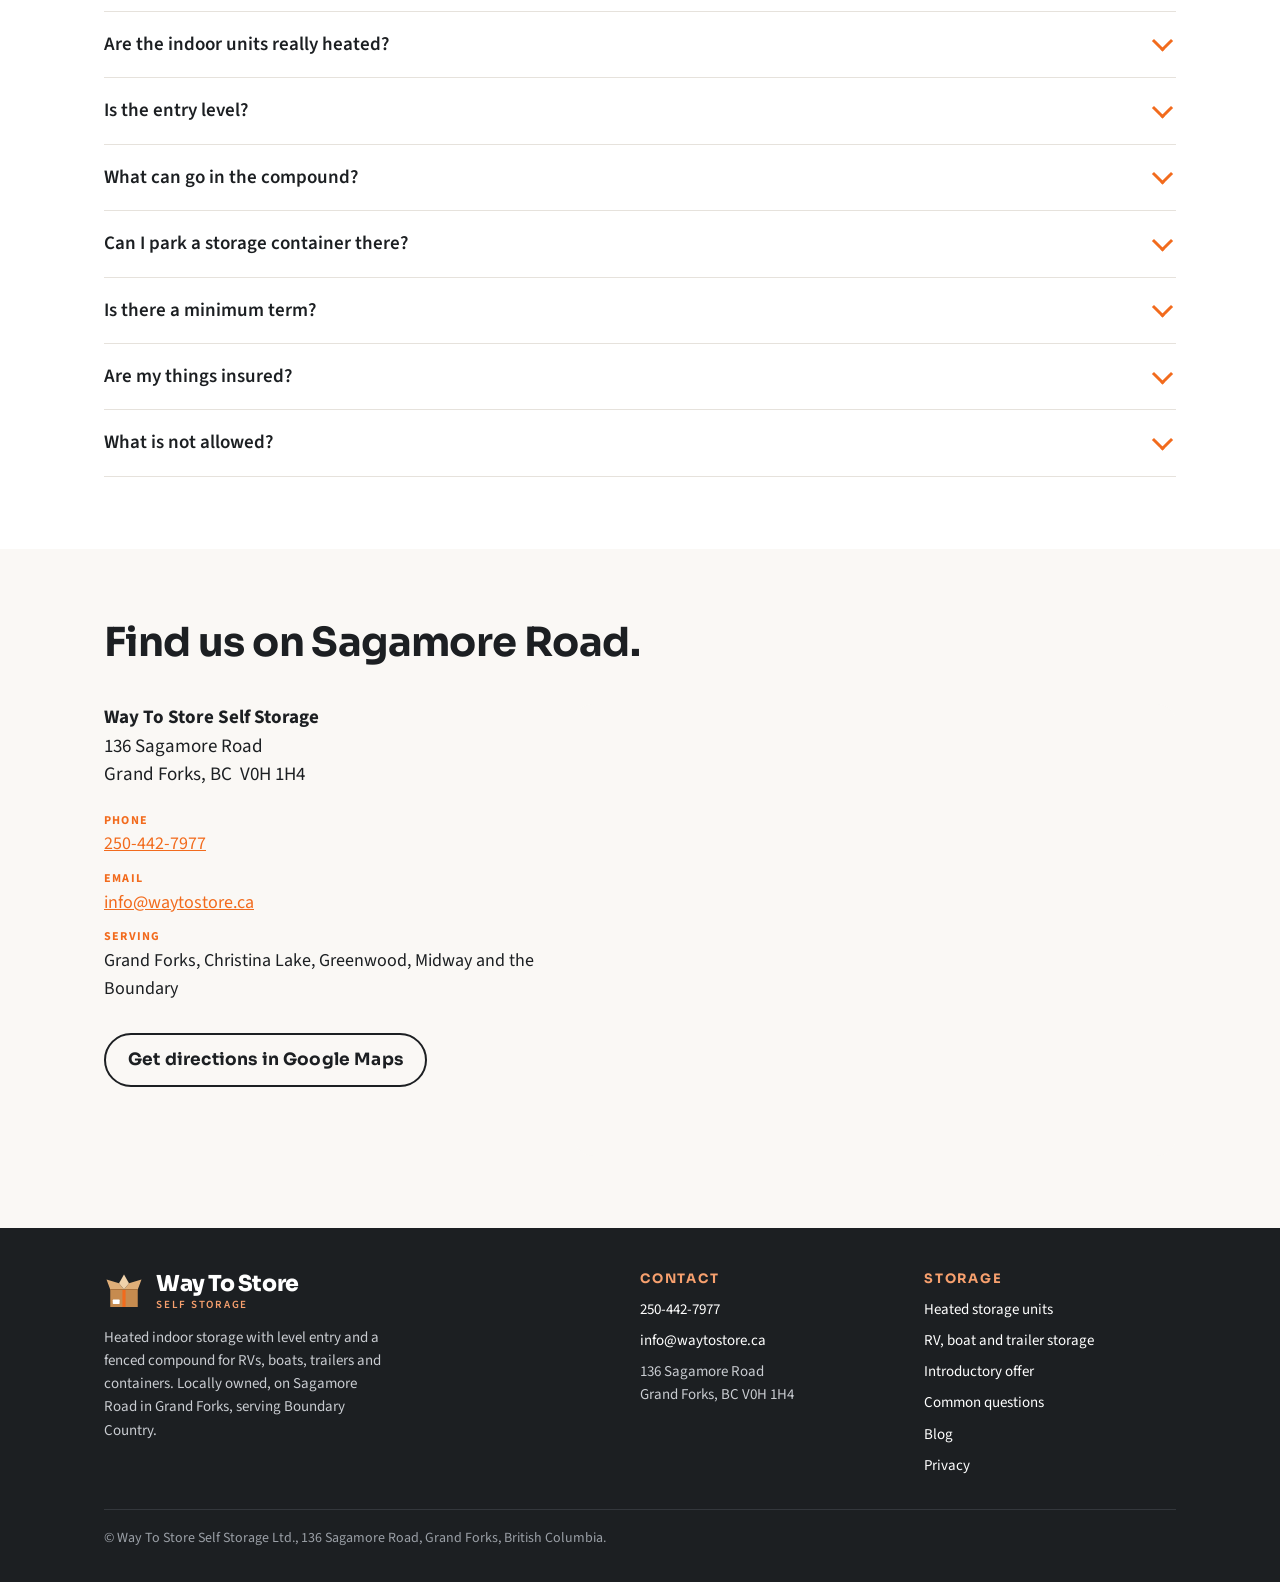
==== commit a04516b6: "SEO pass: heated + RV/boat service pages, privacy page, self-hosted fonts, phone menu, generated FAQ" ====
--- a/index.html
+++ b/index.html
@@ -4,7 +4,7 @@
 <meta charset="utf-8">
 <meta name="viewport" content="width=device-width, initial-scale=1">
 <title>Self Storage in Grand Forks, BC | Way To Store Self Storage</title>
-<meta name="description" content="Heated indoor storage units with level drive-up entry, plus a fenced compound for RVs, boats, trailers, equipment and storage containers. 136 Sagamore Road, Grand Forks, BC. Half price on your first month. Call 250-442-7977.">
+<meta name="description" content="Heated storage units with level drive-up entry, plus a fenced compound for RVs, boats and trailers in Grand Forks, BC. Half price first month. 250-442-7977.">
 <link rel="canonical" href="https://waytostore.ca/">
 <link rel="icon" href="favicon.svg" type="image/svg+xml">
 <link rel="icon" href="favicon.ico" sizes="32x32">
@@ -19,10 +19,8 @@
 <meta name="geo.region" content="CA-BC">
 <meta name="geo.placename" content="Grand Forks">
 <meta name="theme-color" content="#f26b1d">
-<link rel="preconnect" href="https://fonts.googleapis.com">
-<link rel="preconnect" href="https://fonts.gstatic.com" crossorigin>
-<link rel="stylesheet" href="https://fonts.googleapis.com/css2?family=Sora:wght@600;700;800&family=Source+Sans+3:ital,wght@0,400;0,600;0,700;1,400&display=swap">
-<link rel="stylesheet" href="styles.css?v=5">
+<!-- fonts --><link rel="preload" href="fonts/sora-normal-1.woff2" as="font" type="font/woff2" crossorigin><link rel="preload" href="fonts/source-sans-3-normal-3.woff2" as="font" type="font/woff2" crossorigin><!-- /fonts -->
+<link rel="stylesheet" href="styles.css?v=7">
 <script type="application/ld+json">
 {
   "@context": "https://schema.org",
@@ -45,35 +43,134 @@
         "postalCode": "V0H 1H4",
         "addressCountry": "CA"
       },
+      "geo": {
+        "@type": "GeoCoordinates",
+        "latitude": 49.0204154,
+        "longitude": -118.4269675
+      },
+      "hasMap": "https://www.google.com/maps/place/136+Sagamore+Rd,+Grand+Forks,+BC+V0H+1H4",
       "areaServed": [
-        {"@type": "City", "name": "Grand Forks"},
-        {"@type": "Place", "name": "Christina Lake"},
-        {"@type": "City", "name": "Greenwood"},
-        {"@type": "Place", "name": "Midway"},
-        {"@type": "Place", "name": "Boundary Country"}
+        {
+          "@type": "City",
+          "name": "Grand Forks"
+        },
+        {
+          "@type": "Place",
+          "name": "Christina Lake"
+        },
+        {
+          "@type": "City",
+          "name": "Greenwood"
+        },
+        {
+          "@type": "Place",
+          "name": "Midway"
+        },
+        {
+          "@type": "Place",
+          "name": "Boundary Country"
+        }
       ],
       "hasOfferCatalog": {
         "@type": "OfferCatalog",
         "name": "Storage",
         "itemListElement": [
-          {"@type": "Offer", "itemOffered": {"@type": "Service", "name": "Heated indoor storage units"}},
-          {"@type": "Offer", "itemOffered": {"@type": "Service", "name": "Fenced compound storage for RVs, boats, trailers and vehicles"}},
-          {"@type": "Offer", "itemOffered": {"@type": "Service", "name": "Storage container parking"}}
+          {
+            "@type": "Offer",
+            "itemOffered": {
+              "@type": "Service",
+              "name": "Heated indoor storage units"
+            }
+          },
+          {
+            "@type": "Offer",
+            "itemOffered": {
+              "@type": "Service",
+              "name": "Fenced compound storage for RVs, boats, trailers and vehicles"
+            }
+          },
+          {
+            "@type": "Offer",
+            "itemOffered": {
+              "@type": "Service",
+              "name": "Storage container parking"
+            }
+          }
         ]
       },
       "legalName": "Way To Store Self Storage Ltd."
-    },
-    {
-      "@type": "FAQPage",
-      "mainEntity": [
-        {"@type": "Question", "name": "Do I need my own lock?", "acceptedAnswer": {"@type": "Answer", "text": "Yes. You supply the lock and keep the only key. A disc lock or closed-shackle padlock is best."}},
-        {"@type": "Question", "name": "Are the indoor units heated?", "acceptedAnswer": {"@type": "Answer", "text": "Yes. The building is heated through the winter so contents stay above freezing. It is not humidity-controlled."}},
-        {"@type": "Question", "name": "Is the entry level?", "acceptedAnswer": {"@type": "Answer", "text": "Yes. Drive up and walk or wheel straight in. No stairs, no ramps, no elevator."}},
-        {"@type": "Question", "name": "What can go in the compound?", "acceptedAnswer": {"@type": "Answer", "text": "Motorhomes, travel trailers, fifth wheels, boats on trailers, utility and cargo trailers, vehicles, work equipment, and storage containers."}},
-        {"@type": "Question", "name": "Can I park a storage container there?", "acceptedAnswer": {"@type": "Answer", "text": "Yes. There is room in the fenced compound for shipping containers and sea cans. Tell us the length when you call."}},
-        {"@type": "Question", "name": "Is there a minimum term?", "acceptedAnswer": {"@type": "Answer", "text": "One month, then month to month."}},
-        {"@type": "Question", "name": "Are my things insured?", "acceptedAnswer": {"@type": "Answer", "text": "No. Goods in storage are not insured by the facility. Most home or tenant policies extend to items in storage; check with your insurer."}}
-      ]
+    }
+  ]
+}
+</script>
+<script type="application/ld+json" data-gen="faq">
+{
+  "@context": "https://schema.org",
+  "@type": "FAQPage",
+  "mainEntity": [
+    {
+      "@type": "Question",
+      "name": "Do I need my own lock?",
+      "acceptedAnswer": {
+        "@type": "Answer",
+        "text": "Yes. You supply the lock and keep the only key. A good disc lock or closed-shackle padlock is best."
+      }
+    },
+    {
+      "@type": "Question",
+      "name": "Are the indoor units really heated?",
+      "acceptedAnswer": {
+        "@type": "Answer",
+        "text": "Yes. The building is heated through the winter so contents stay above freezing. It is not humidity-controlled, so wrap upholstered furniture and mattresses and keep boxes off the floor."
+      }
+    },
+    {
+      "@type": "Question",
+      "name": "Is the entry level?",
+      "acceptedAnswer": {
+        "@type": "Answer",
+        "text": "Yes. You drive up and walk or wheel straight in. No stairs, no ramps, no elevator, which makes a difference when you are moving a fridge or a filing cabinet."
+      }
+    },
+    {
+      "@type": "Question",
+      "name": "What can go in the compound?",
+      "acceptedAnswer": {
+        "@type": "Answer",
+        "text": "Motorhomes, travel trailers and fifth wheels, boats on trailers, utility and cargo trailers, vehicles and work equipment. Tell us the length when you call so we can place you."
+      }
+    },
+    {
+      "@type": "Question",
+      "name": "Can I park a storage container there?",
+      "acceptedAnswer": {
+        "@type": "Answer",
+        "text": "Yes. There is room in the fenced compound for shipping containers and sea cans, whether you already own one or are having one delivered. Tell us the size and we will set aside a spot the truck can reach."
+      }
+    },
+    {
+      "@type": "Question",
+      "name": "Is there a minimum term?",
+      "acceptedAnswer": {
+        "@type": "Answer",
+        "text": "One month. After that it is month to month. Give us notice before your next payment date when you are ready to move out."
+      }
+    },
+    {
+      "@type": "Question",
+      "name": "Are my things insured?",
+      "acceptedAnswer": {
+        "@type": "Answer",
+        "text": "No. Goods in storage are not insured by us. Most home or tenant policies extend to items in storage, so check with your insurer or ask us about options."
+      }
+    },
+    {
+      "@type": "Question",
+      "name": "What is not allowed?",
+      "acceptedAnswer": {
+        "@type": "Answer",
+        "text": "Fuel, propane, paint, chemicals and other hazardous materials, food and perishables, animals, anything illegal, and living or working in a unit. RVs and boats in the compound must be drained of water and have fuel tanks no more than a quarter full."
+      }
     }
   ]
 }
@@ -84,14 +181,26 @@
 <header>
   <div class="wrap nav">
     <a class="brand" href="./"><svg class="mark" viewBox="0 0 64 64" aria-hidden="true"><path d="M10 28 H54 V56 H10 Z" fill="#c68b4f"/><path d="M10 28 L4 12 L24 18 L32 28 Z M54 28 L60 12 L40 18 L32 28 Z" fill="#dfae78"/><path d="M24 18 L32 4 L40 18 L32 28 Z" fill="#f0d2ab"/><rect x="29.5" y="28" width="5" height="28" fill="#f26b1d"/><path d="M10 28 H54" stroke="#a9713a" stroke-width="1.5"/><rect x="14" y="44" width="11" height="7" rx="1" fill="#ffffff"/></svg><span class="word"><b>Way To Store</b><small>Self Storage</small></span></a>
-    <ul>
-      <li><a href="./#storage">Storage</a></li>
+    <ul class="nav-desktop">
+      <li><a href="./heated-storage-grand-forks.html">Heated storage</a></li>
+      <li><a href="./rv-boat-trailer-storage-grand-forks.html">RV &amp; boat storage</a></li>
       <li><a href="./#offer">Offer</a></li>
       <li><a href="./#faq">Questions</a></li>
       <li><a href="./#location">Location</a></li>
       <li><a href="./blog/">Blog</a></li>
     </ul>
     <a class="btn" href="tel:+12504427977">250-442-7977</a>
+    <details class="nav-mobile">
+      <summary aria-label="Menu"><span></span><span></span><span></span></summary>
+      <ul>
+        <li><a href="./heated-storage-grand-forks.html">Heated storage</a></li>
+        <li><a href="./rv-boat-trailer-storage-grand-forks.html">RV &amp; boat storage</a></li>
+        <li><a href="./#offer">Offer</a></li>
+        <li><a href="./#faq">Questions</a></li>
+        <li><a href="./#location">Location</a></li>
+        <li><a href="./blog/">Blog</a></li>
+      </ul>
+    </details>
   </div>
 </header>
 
@@ -165,22 +274,23 @@
 <section class="band" id="storage">
   <div class="wrap">
     <h2>Two kinds of storage, one gate.</h2>
+    <p class="section-intro">Looking for storage units in Grand Forks, BC? Way To Store has two kinds behind one gate on Sagamore Road, for households and businesses in Grand Forks, Christina Lake, Greenwood, Midway and the rest of Boundary Country.</p>
     <div class="two">
       <div class="offer">
         <div class="num">INDOOR</div>
         <h3>Heated indoor storage units</h3>
-        <p>Inside a heated building, so furniture, documents, electronics and anything that dislikes a Boundary winter stays dry and above freezing. Level entry from where you park.</p>
+        <p>Inside a heated building, so furniture, documents, electronics and anything that dislikes a Boundary winter stays dry and above freezing. Level entry from where you park. More on our <a href="heated-storage-grand-forks.html">heated storage units</a>, or read <a href="blog/heated-vs-unheated-storage-grand-forks.html">what actually needs the heat</a>.</p>
         <ul>
           <li>Heated through the winter</li>
           <li>Level drive-up entry, easy with a dolly or a hand truck</li>
           <li>Your own lock, your own key</li>
-          <li>A range of unit sizes. Call for current sizes and rates.</li>
+          <li>A range of unit sizes. See <a href="blog/how-much-storage-space-do-i-need.html">how much space you need</a>, then call for sizes and rates.</li>
         </ul>
       </div>
       <div class="offer">
         <div class="num">OUTDOOR</div>
         <h3>Fenced compound for RVs, boats, trailers and containers</h3>
-        <p>Room for the things that do not fit in a garage: motorhomes, travel trailers, boats on trailers, utility trailers, work equipment and vehicles. Room, too, for shipping containers and sea cans if you need a place to park one.</p>
+        <p>Room for the things that do not fit in a garage: motorhomes, travel trailers, boats on trailers, utility trailers, work equipment and vehicles. Room, too, for shipping containers and sea cans if you need a place to park one. Details on <a href="rv-boat-trailer-storage-grand-forks.html">RV, boat and trailer storage</a>, plus our <a href="blog/winter-storage-rv-boat-boundary.html">winter storage checklist</a>.</p>
         <ul>
           <li>Fully fenced yard</li>
           <li>Space for large RVs, fifth wheels and boats</li>
@@ -302,7 +412,7 @@
     <div class="cols">
       <div>
         <a class="brand" href="./"><svg class="mark" viewBox="0 0 64 64" aria-hidden="true"><path d="M10 28 H54 V56 H10 Z" fill="#c68b4f"/><path d="M10 28 L4 12 L24 18 L32 28 Z M54 28 L60 12 L40 18 L32 28 Z" fill="#dfae78"/><path d="M24 18 L32 4 L40 18 L32 28 Z" fill="#f0d2ab"/><rect x="29.5" y="28" width="5" height="28" fill="#f26b1d"/><path d="M10 28 H54" stroke="#a9713a" stroke-width="1.5"/><rect x="14" y="44" width="11" height="7" rx="1" fill="#ffffff"/></svg><span class="word"><b>Way To Store</b><small>Self Storage</small></span></a>
-        <p>Heated indoor storage with level entry and a fenced compound for RVs, boats, trailers and containers. Locally owned, on Sagamore Road in Grand Forks.</p>
+        <p>Heated indoor storage with level entry and a fenced compound for RVs, boats, trailers and containers. Locally owned, on Sagamore Road in Grand Forks, serving Boundary Country.</p>
       </div>
       <div>
         <h3>Contact</h3>
@@ -313,12 +423,14 @@
         </ul>
       </div>
       <div>
-        <h3>Site</h3>
+        <h3>Storage</h3>
         <ul>
-          <li><a href="./#storage">Storage</a></li>
+          <li><a href="./heated-storage-grand-forks.html">Heated storage units</a></li>
+          <li><a href="./rv-boat-trailer-storage-grand-forks.html">RV, boat and trailer storage</a></li>
           <li><a href="./#offer">Introductory offer</a></li>
           <li><a href="./#faq">Common questions</a></li>
           <li><a href="./blog/">Blog</a></li>
+          <li><a href="./privacy.html">Privacy</a></li>
         </ul>
       </div>
     </div>
--- a/styles.css
+++ b/styles.css
@@ -1,6 +1,14 @@
 /* Way To Store Self Storage - shared styles
    Palette v3 (Mark, 2026-09-02): charcoal text on white, warm off-white tint bands, tangerine accent.
    Logo: kraft carton with tangerine tape. Deliberately distinct from HydraClean (navy / gold / red). */
+/* Self-hosted fonts (SIL OFL): Sora + Source Sans 3, latin subset, variable woff2 */
+@font-face{font-family:'Sora';font-style:normal;font-weight:600;font-display:swap;src:url('fonts/sora-normal-1.woff2') format('woff2');unicode-range:U+0000-00FF, U+0131, U+0152-0153, U+02BB-02BC, U+02C6, U+02DA, U+02DC, U+0304, U+0308, U+0329, U+2000-206F, U+20AC, U+2122, U+2191, U+2193, U+2212, U+2215, U+FEFF, U+FFFD}
+@font-face{font-family:'Sora';font-style:normal;font-weight:700;font-display:swap;src:url('fonts/sora-normal-1.woff2') format('woff2');unicode-range:U+0000-00FF, U+0131, U+0152-0153, U+02BB-02BC, U+02C6, U+02DA, U+02DC, U+0304, U+0308, U+0329, U+2000-206F, U+20AC, U+2122, U+2191, U+2193, U+2212, U+2215, U+FEFF, U+FFFD}
+@font-face{font-family:'Sora';font-style:normal;font-weight:800;font-display:swap;src:url('fonts/sora-normal-1.woff2') format('woff2');unicode-range:U+0000-00FF, U+0131, U+0152-0153, U+02BB-02BC, U+02C6, U+02DA, U+02DC, U+0304, U+0308, U+0329, U+2000-206F, U+20AC, U+2122, U+2191, U+2193, U+2212, U+2215, U+FEFF, U+FFFD}
+@font-face{font-family:'Source Sans 3';font-style:italic;font-weight:400;font-display:swap;src:url('fonts/source-sans-3-italic-2.woff2') format('woff2');unicode-range:U+0000-00FF, U+0131, U+0152-0153, U+02BB-02BC, U+02C6, U+02DA, U+02DC, U+0304, U+0308, U+0329, U+2000-206F, U+20AC, U+2122, U+2191, U+2193, U+2212, U+2215, U+FEFF, U+FFFD}
+@font-face{font-family:'Source Sans 3';font-style:normal;font-weight:400;font-display:swap;src:url('fonts/source-sans-3-normal-3.woff2') format('woff2');unicode-range:U+0000-00FF, U+0131, U+0152-0153, U+02BB-02BC, U+02C6, U+02DA, U+02DC, U+0304, U+0308, U+0329, U+2000-206F, U+20AC, U+2122, U+2191, U+2193, U+2212, U+2215, U+FEFF, U+FFFD}
+@font-face{font-family:'Source Sans 3';font-style:normal;font-weight:600;font-display:swap;src:url('fonts/source-sans-3-normal-3.woff2') format('woff2');unicode-range:U+0000-00FF, U+0131, U+0152-0153, U+02BB-02BC, U+02C6, U+02DA, U+02DC, U+0304, U+0308, U+0329, U+2000-206F, U+20AC, U+2122, U+2191, U+2193, U+2212, U+2215, U+FEFF, U+FFFD}
+@font-face{font-family:'Source Sans 3';font-style:normal;font-weight:700;font-display:swap;src:url('fonts/source-sans-3-normal-3.woff2') format('woff2');unicode-range:U+0000-00FF, U+0131, U+0152-0153, U+02BB-02BC, U+02C6, U+02DA, U+02DC, U+0304, U+0308, U+0329, U+2000-206F, U+20AC, U+2122, U+2191, U+2193, U+2212, U+2215, U+FEFF, U+FFFD}
 :root{
   --white:#ffffff;
   --tint:#faf8f5;
@@ -45,13 +53,22 @@
 .brand .word{display:flex;flex-direction:column;line-height:1}
 .brand .word b{font-family:"Sora","Segoe UI",Arial,sans-serif;font-weight:800;font-size:22px;letter-spacing:-.02em}
 .brand .word small{font-weight:600;font-size:11px;letter-spacing:.16em;text-transform:uppercase;color:var(--accent);margin-top:4px}
-.nav ul{display:flex;gap:26px;list-style:none;margin:0;padding:0}
+.nav ul{list-style:none;margin:0;padding:0}
+.nav-desktop{display:flex;gap:22px}
 .nav ul a{color:var(--ink);text-decoration:none;font-weight:600;font-size:16px}
 .nav ul a:hover,.nav ul a[aria-current]{color:var(--accent)}
+.nav-mobile{display:none;position:relative}
+.nav-mobile summary{list-style:none;cursor:pointer;width:44px;height:44px;display:flex;flex-direction:column;justify-content:center;gap:5px;padding:0 10px;border:2px solid var(--ink);border-radius:10px}
+.nav-mobile summary::-webkit-details-marker{display:none}
+.nav-mobile summary span{display:block;height:3px;background:var(--ink);border-radius:2px}
+.nav-mobile ul{position:absolute;right:0;top:54px;background:var(--white);border:1px solid var(--line);border-radius:14px;box-shadow:0 14px 34px rgba(0,0,0,.14);padding:8px;min-width:240px;display:grid}
+.nav-mobile ul a{display:block;padding:13px 14px;font-size:17px;border-radius:8px}
+.nav-mobile ul a:hover{background:var(--tint)}
 .nav .btn{padding:10px 18px;font-size:16px;background:var(--accent);color:var(--ink)}
 .nav .btn:hover{background:var(--accent-dark)}
-@media (max-width:820px){
-  .nav ul{display:none}
+@media (max-width:980px){
+  .nav-desktop{display:none}
+  .nav-mobile{display:block}
   .nav{height:64px}
   .brand .mark{width:34px;height:34px}
   .brand .word b{font-size:19px}
@@ -176,3 +193,25 @@
 footer a{color:var(--white);text-decoration:none}
 footer a:hover{text-decoration:underline}
 footer .legal{border-top:1px solid #33373c;margin-top:32px;padding-top:18px;font-size:14px;color:#9a9fa6}
+
+/* service pages, related reading, small helpers (SEO pass 2026-09-21) */
+.hero.service{padding:48px 0 56px}
+.hero.service h1{max-width:18ch}
+.hero.service .lede{max-width:60ch}
+.section-intro{font-size:19px;color:var(--ink-2);margin:14px 0 0;max-width:70ch}
+.prose{margin-top:22px}
+.prose p{max-width:70ch;font-size:18px}
+.why.three{grid-template-columns:repeat(3,1fr)}
+@media (max-width:900px){.why.three{grid-template-columns:1fr}}
+.muted-note{margin:26px 0 0;color:var(--ink-2);font-size:17px;max-width:70ch}
+.after-list{margin:18px 0 0;font-size:17px}
+.cta-row{display:flex;flex-wrap:wrap;gap:24px 48px;align-items:center;justify-content:space-between}
+.cta-row p{margin:12px 0 0;color:var(--ink-2)}
+.cta-row .actions{margin-top:0}
+.post-list h2{font-size:22px}
+.post-list h2 a{color:var(--ink);text-decoration:none}
+.post-list h2 a:hover{color:var(--accent)}
+.related{margin-top:44px;padding-top:22px;border-top:3px solid var(--ink)}
+.related h2{font-size:20px;margin:0 0 10px}
+.related ul{list-style:none;padding:0;margin:0;display:grid;gap:8px}
+.related a{font-weight:600}
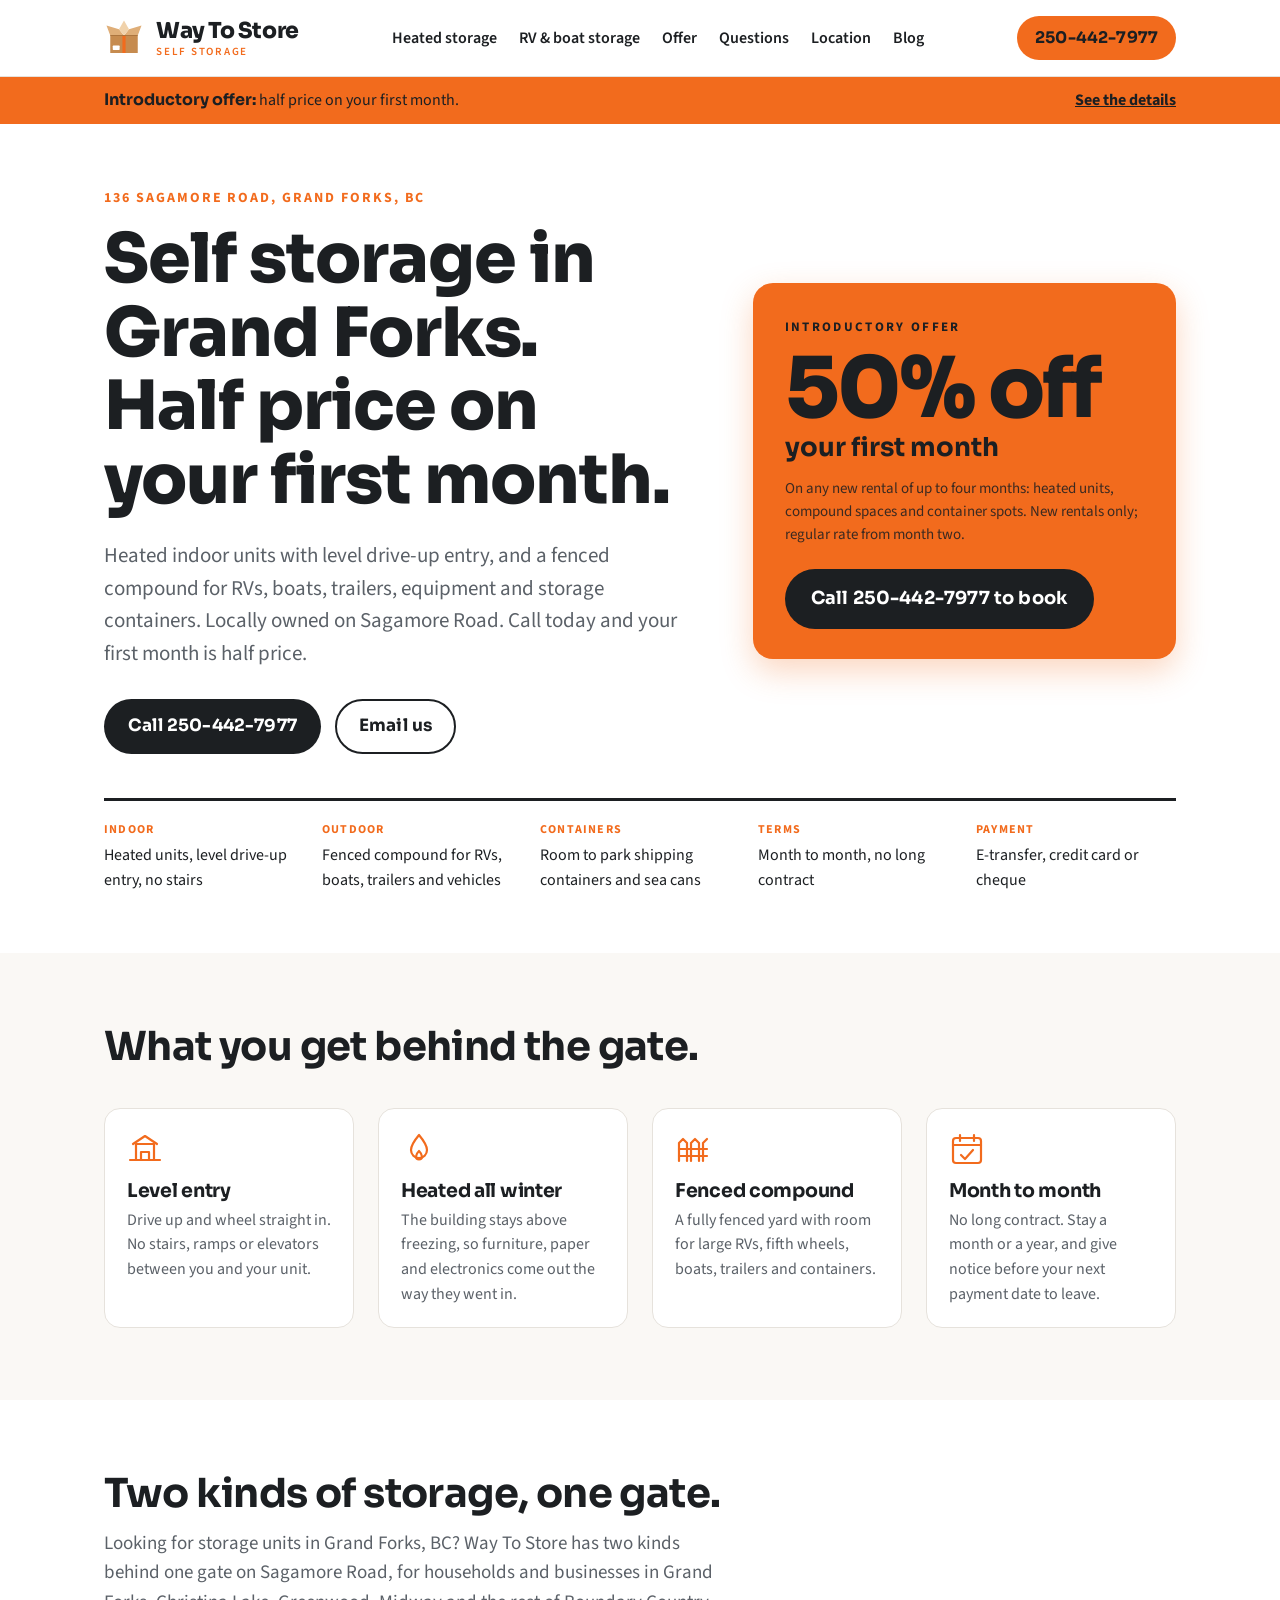
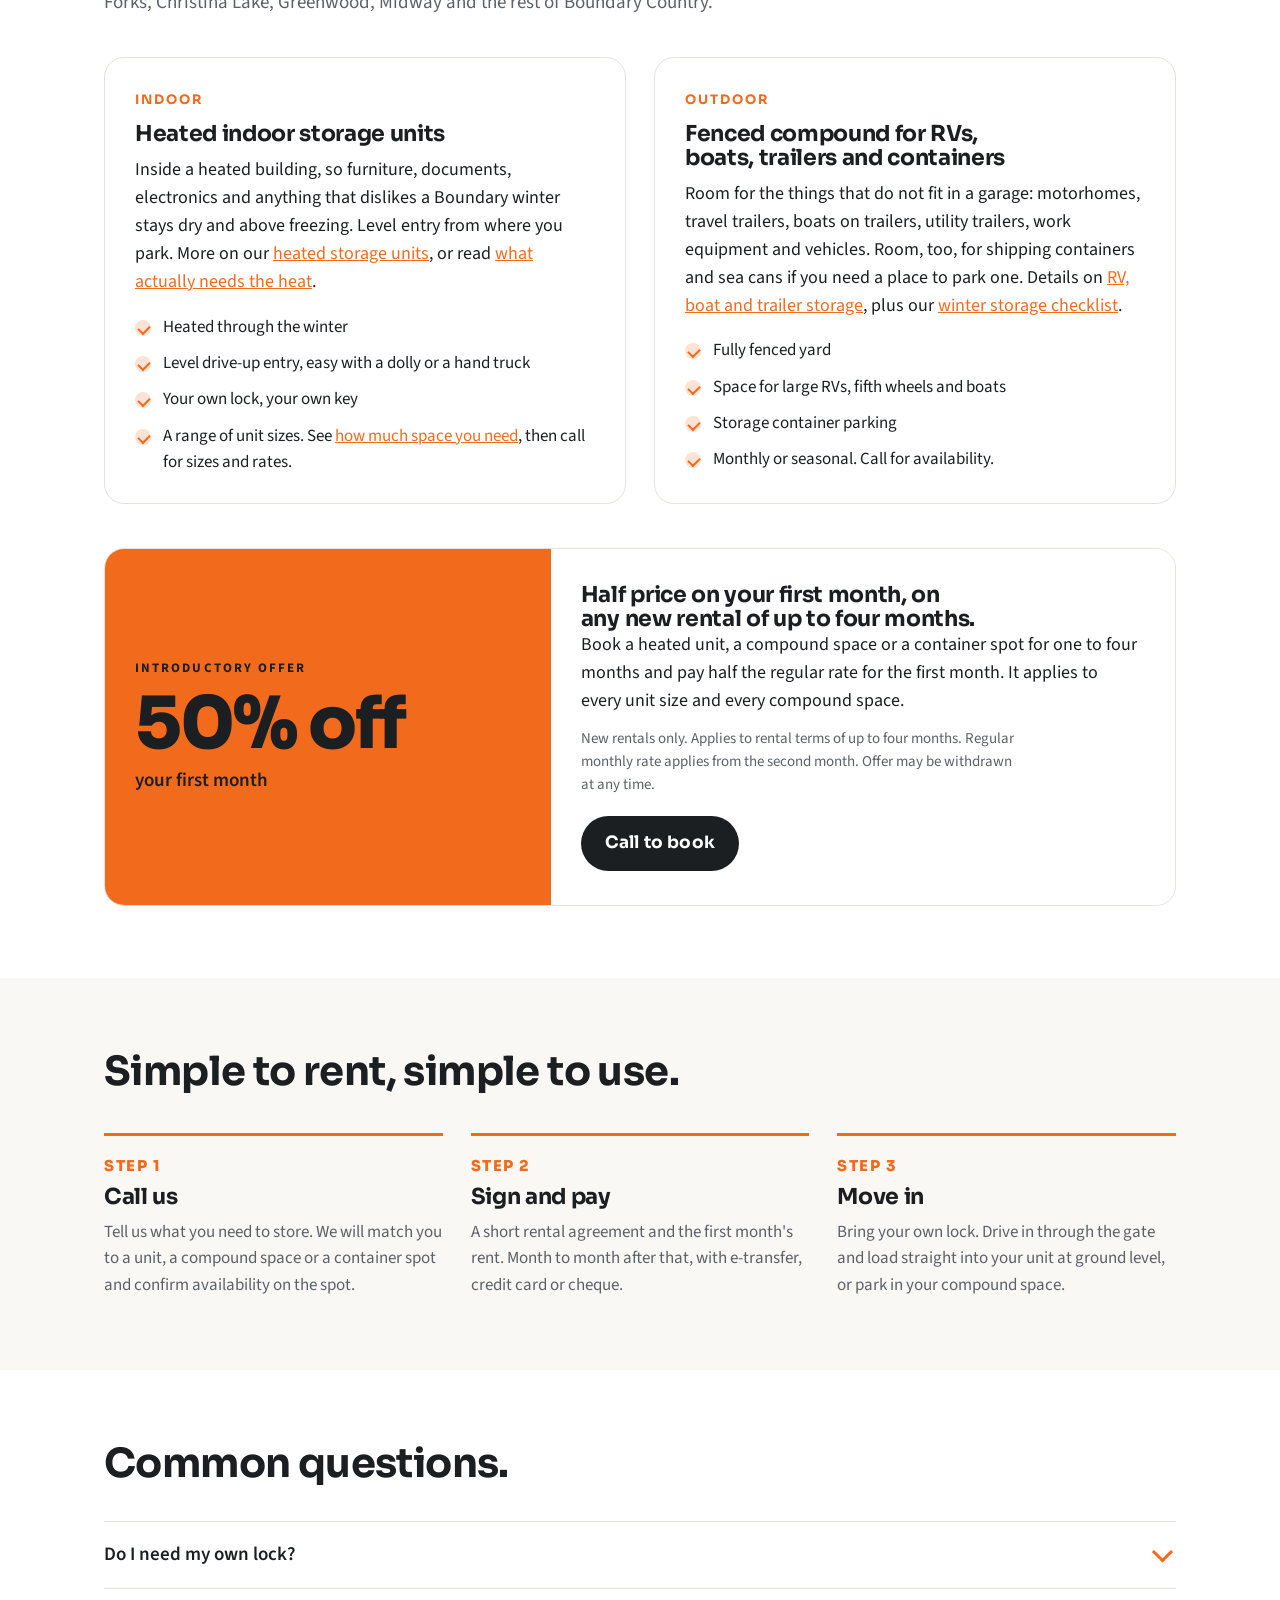
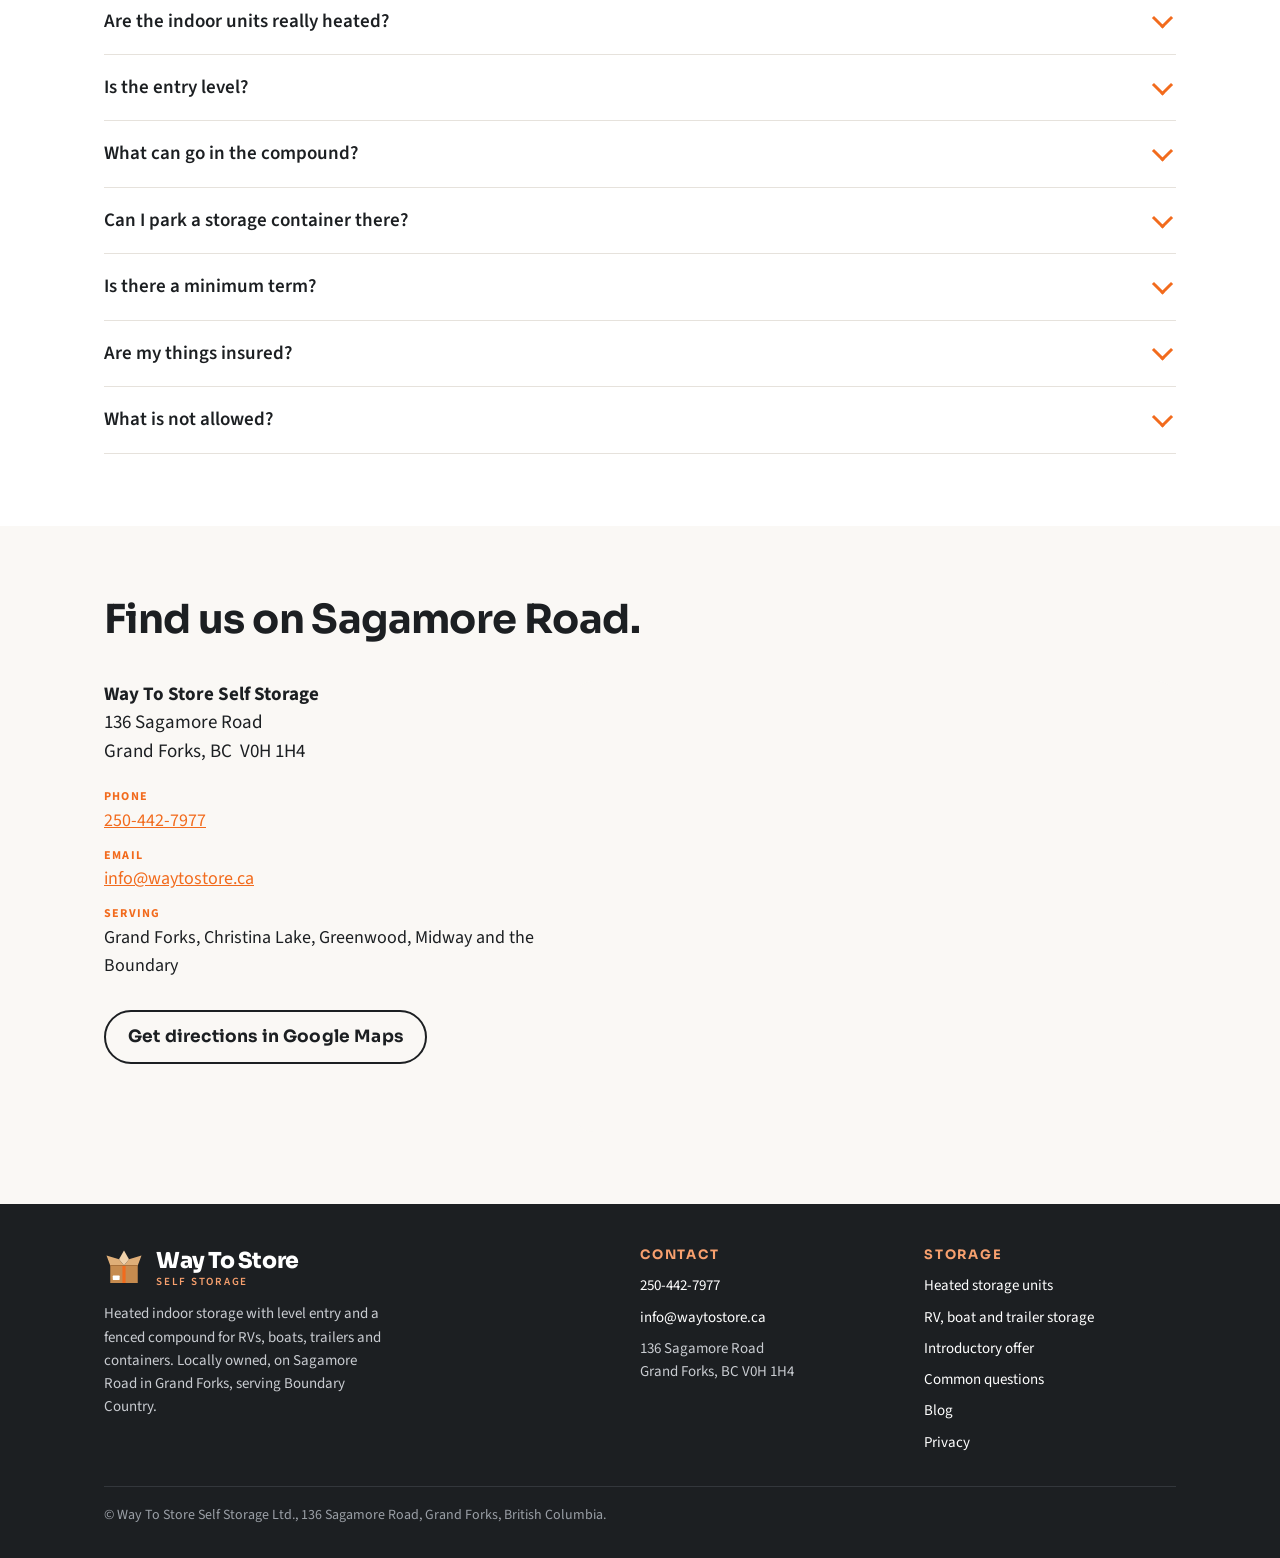
==== commit 2b4dcf77: "Review fixes: remove non-existent cold-unit tier, resolve prohibited-items contradiction, drop unver" ====
--- a/index.html
+++ b/index.html
@@ -161,7 +161,7 @@
       "name": "Are my things insured?",
       "acceptedAnswer": {
         "@type": "Answer",
-        "text": "No. Goods in storage are not insured by us. Most home or tenant policies extend to items in storage, so check with your insurer or ask us about options."
+        "text": "No. Goods in storage are not insured by us. Most home or tenant policies extend to items in storage, so check with your insurer."
       }
     },
     {
@@ -309,7 +309,7 @@
       <div class="terms">
         <h3>Half price on your first month, on any new rental of up to four months.</h3>
         <p>Book a heated unit, a compound space or a container spot for one to four months and pay half the regular rate for the first month. It applies to every unit size and every compound space.</p>
-        <p class="fine">New rentals only. Applies to rental terms of up to four months. Regular monthly rate applies from the second month. Offer may be withdrawn at any time; the rate you are quoted when you book is the rate you get.</p>
+        <p class="fine">New rentals only. Applies to rental terms of up to four months. Regular monthly rate applies from the second month. Offer may be withdrawn at any time.</p>
         <div class="actions">
           <a class="btn" href="tel:+12504427977">Call to book</a>
         </div>
@@ -371,7 +371,7 @@
       </details>
       <details>
         <summary>Are my things insured?</summary>
-        <p>No. Goods in storage are not insured by us. Most home or tenant policies extend to items in storage, so check with your insurer or ask us about options.</p>
+        <p>No. Goods in storage are not insured by us. Most home or tenant policies extend to items in storage, so check with your insurer.</p>
       </details>
       <details>
         <summary>What is not allowed?</summary>
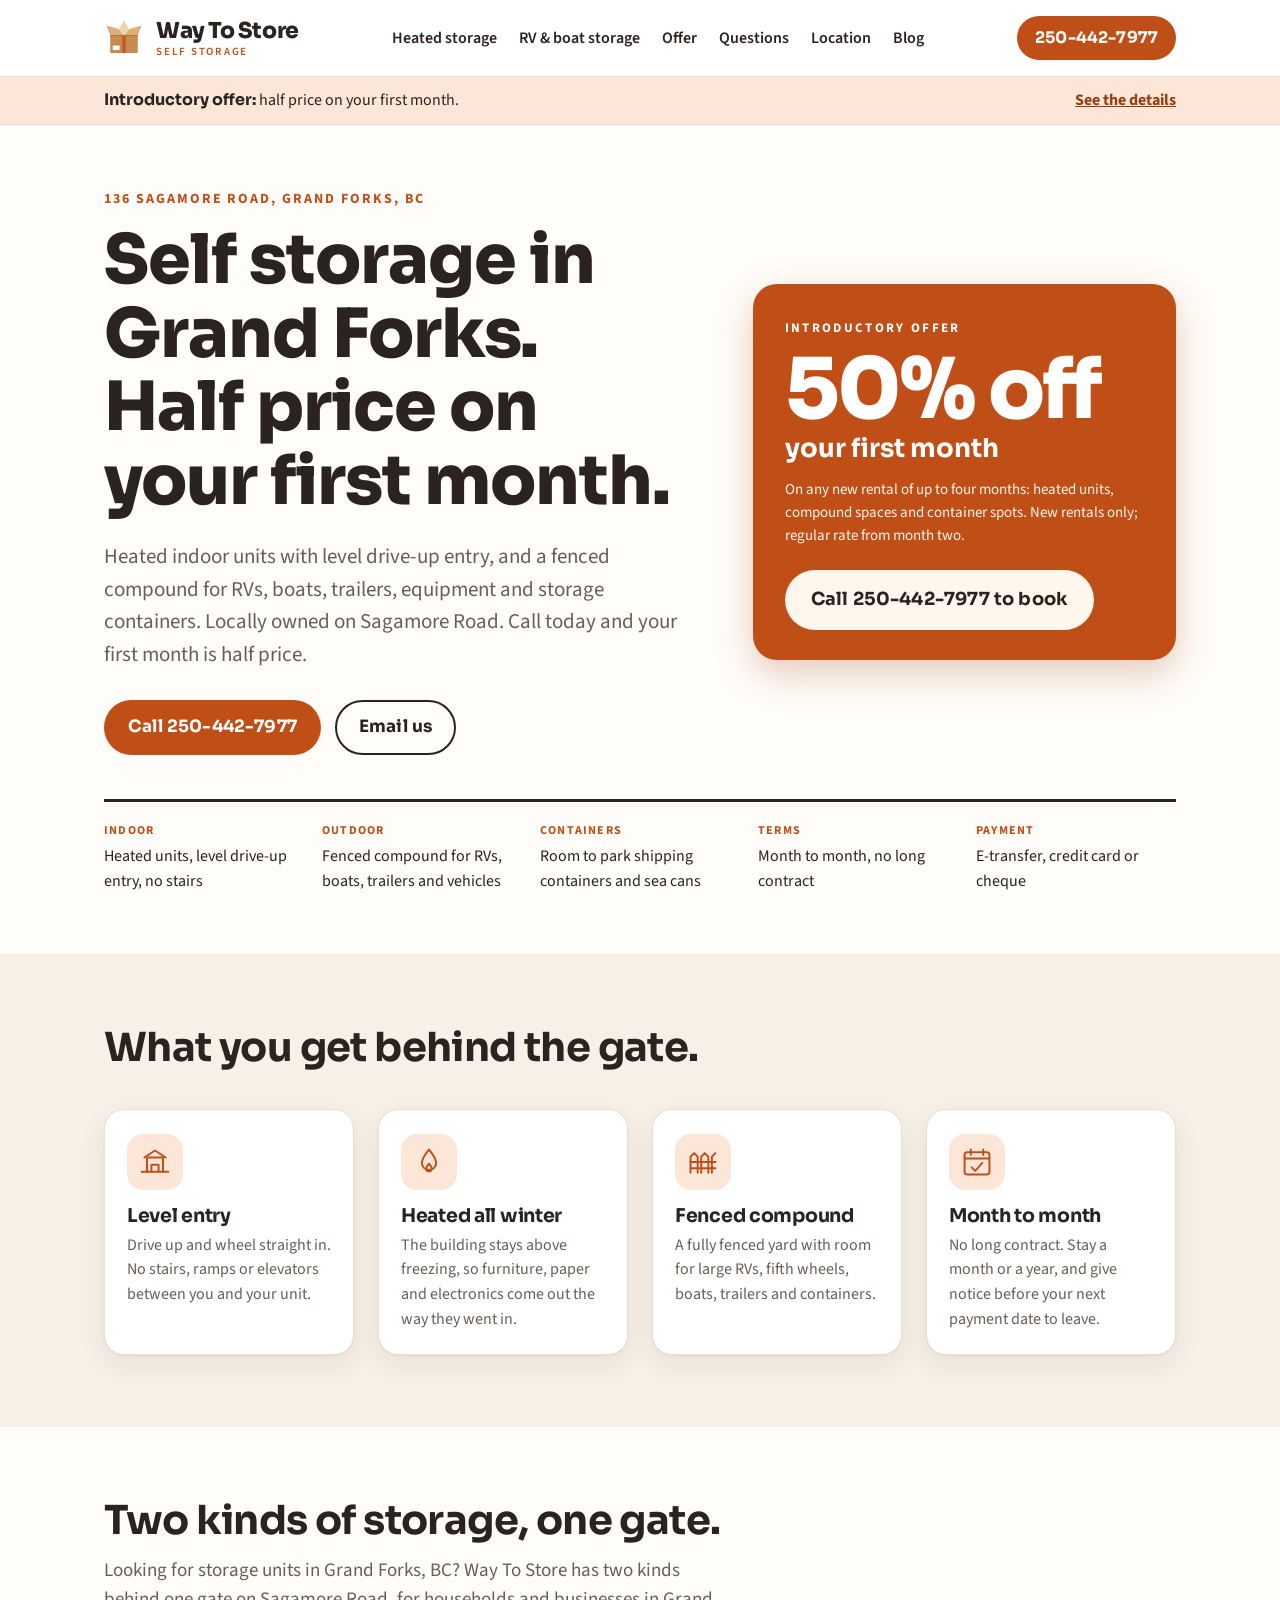
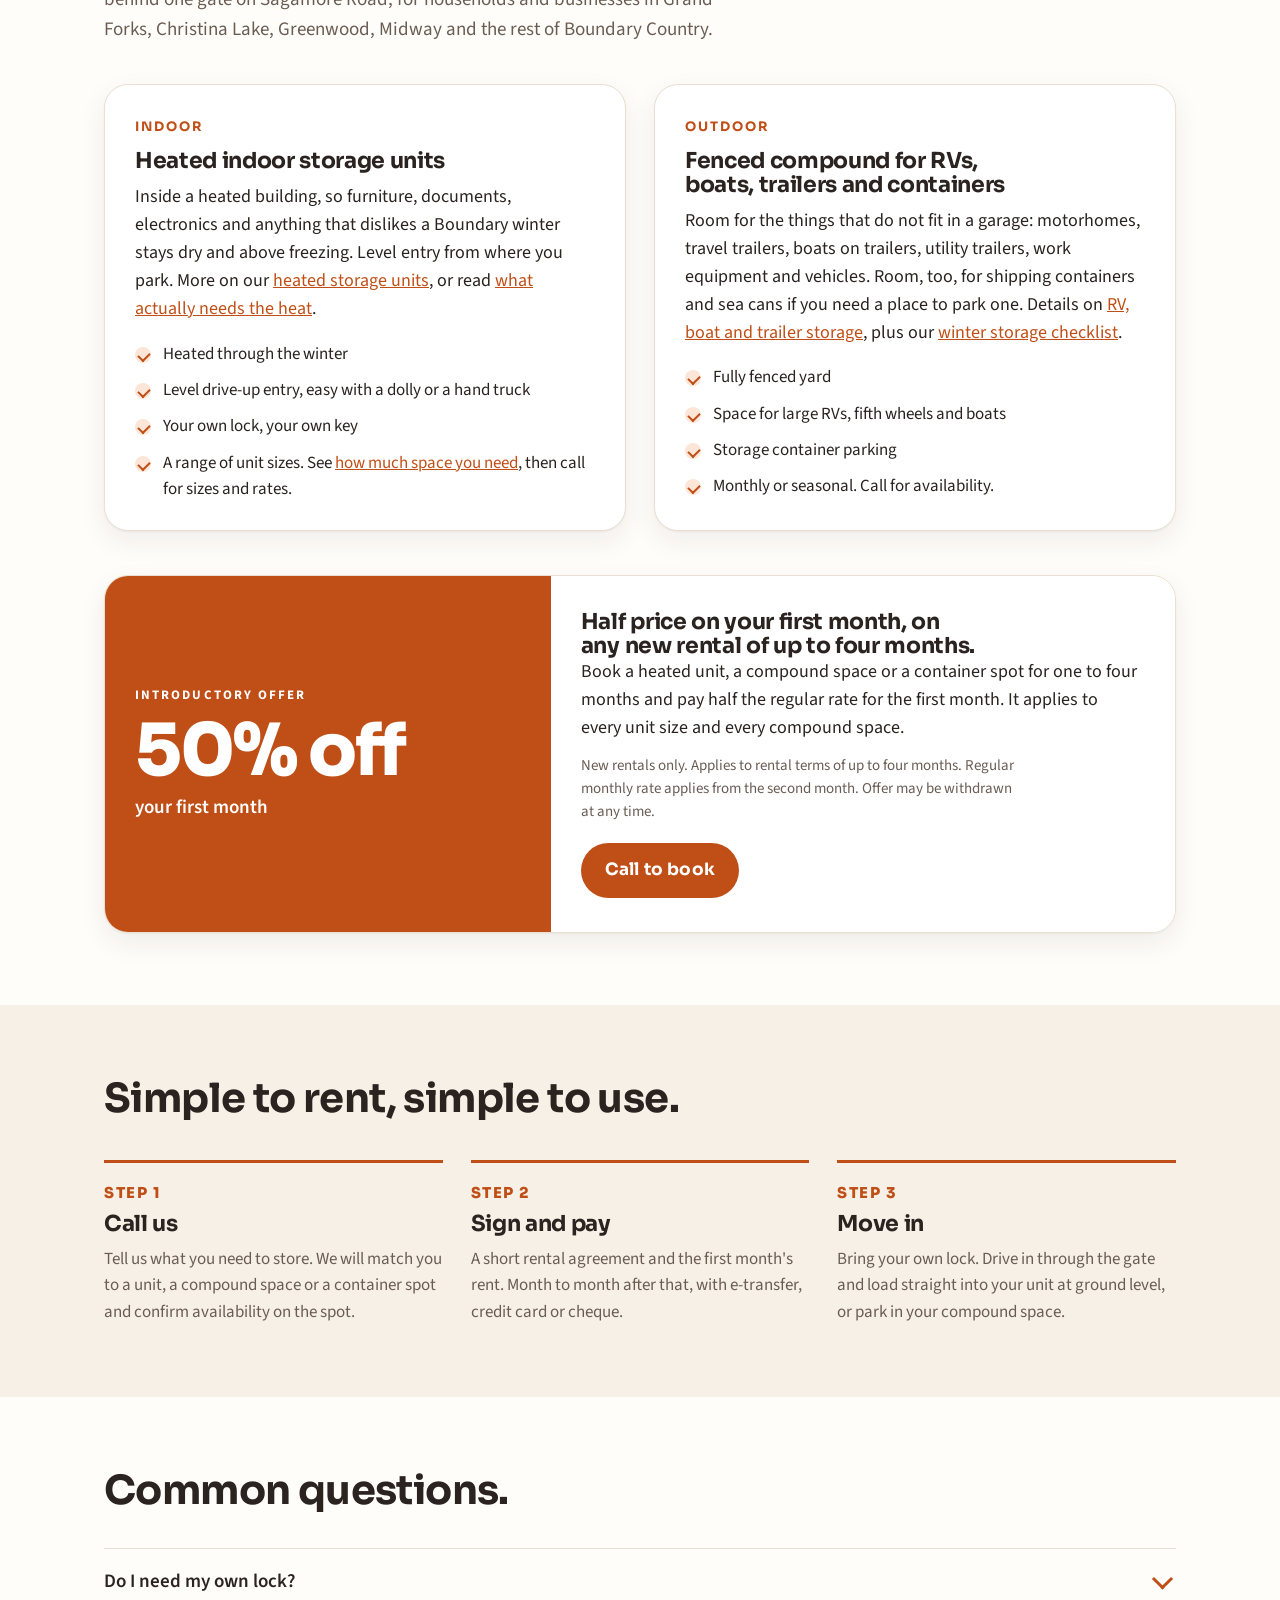
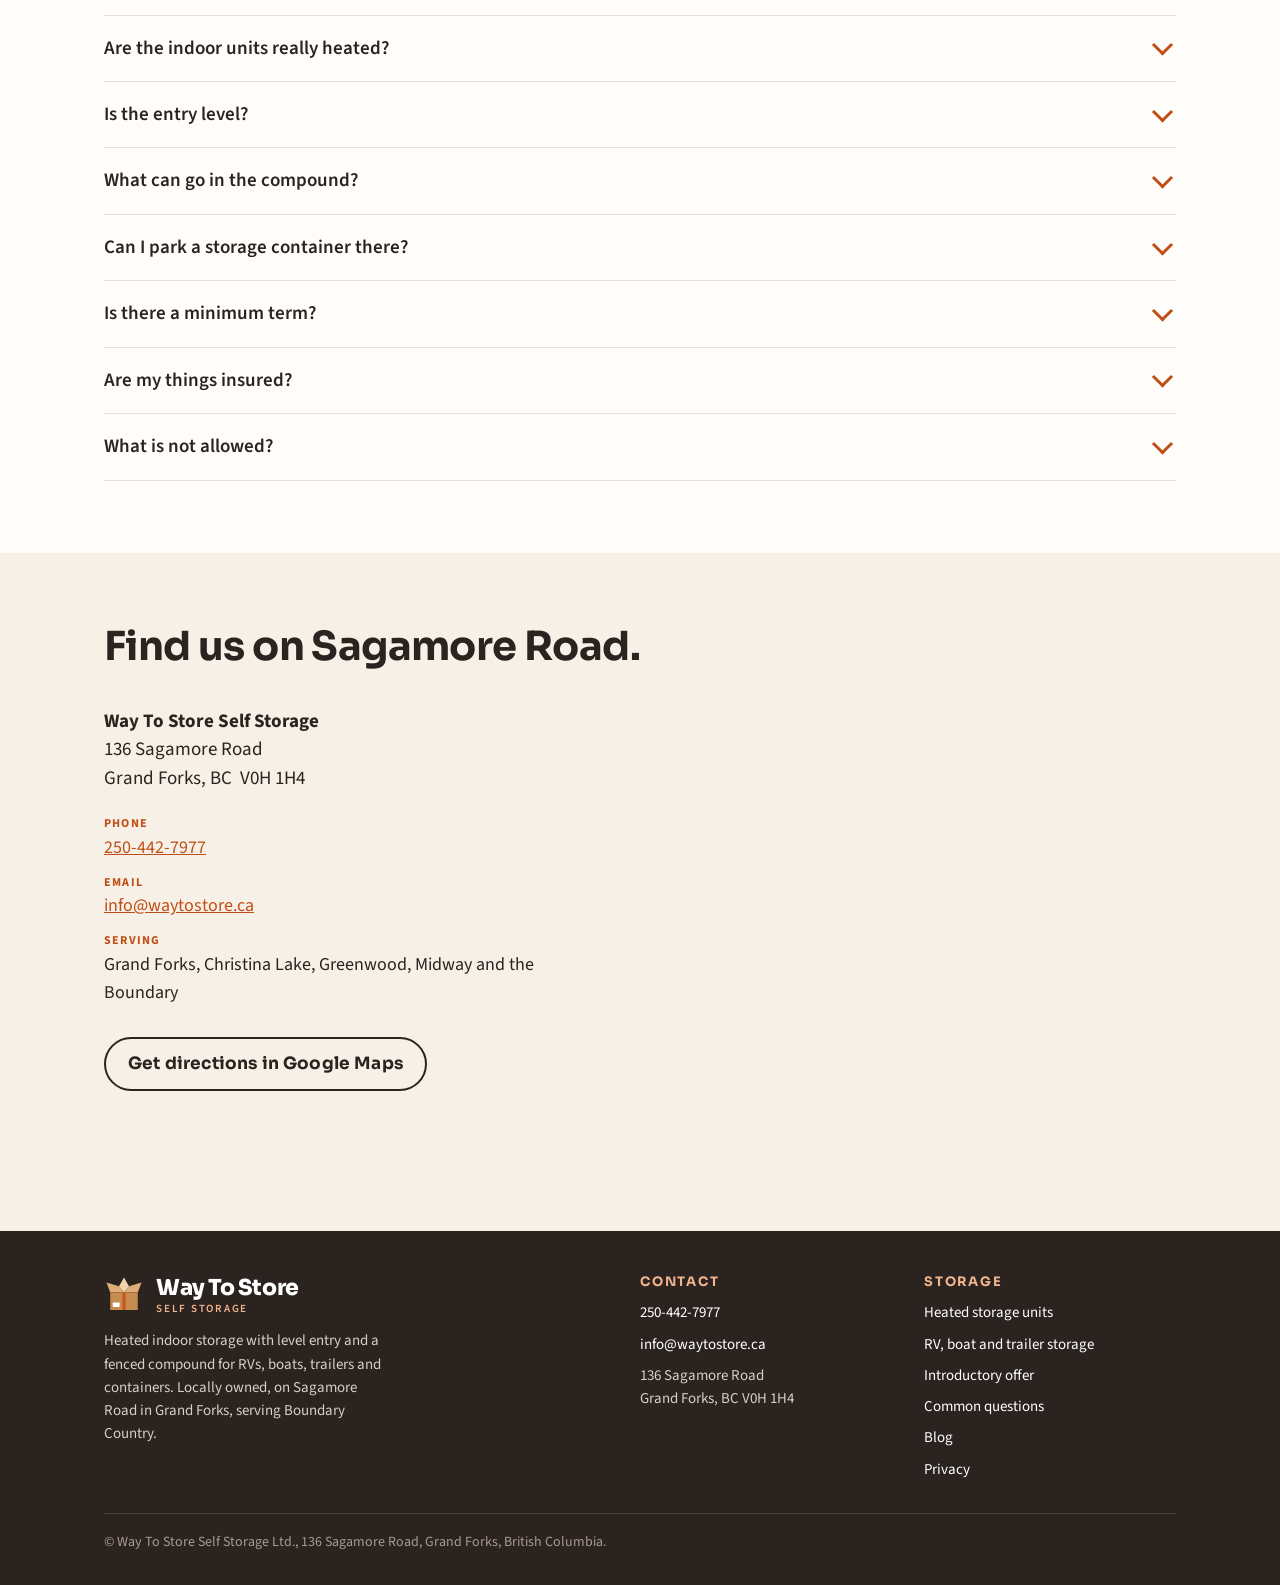
==== commit 6b07b580: "Palette v4: warm cream + espresso, deeper rust used as an accent, soft shadows Co-Authored-By: Claud" ====
--- a/index.html
+++ b/index.html
@@ -18,9 +18,9 @@
 <meta name="twitter:card" content="summary_large_image">
 <meta name="geo.region" content="CA-BC">
 <meta name="geo.placename" content="Grand Forks">
-<meta name="theme-color" content="#f26b1d">
+<meta name="theme-color" content="#c04f17">
 <!-- fonts --><link rel="preload" href="fonts/sora-normal-1.woff2" as="font" type="font/woff2" crossorigin><link rel="preload" href="fonts/source-sans-3-normal-3.woff2" as="font" type="font/woff2" crossorigin><!-- /fonts -->
-<link rel="stylesheet" href="styles.css?v=7">
+<link rel="stylesheet" href="styles.css?v=8">
 <script type="application/ld+json">
 {
   "@context": "https://schema.org",
@@ -180,7 +180,7 @@
 
 <header>
   <div class="wrap nav">
-    <a class="brand" href="./"><svg class="mark" viewBox="0 0 64 64" aria-hidden="true"><path d="M10 28 H54 V56 H10 Z" fill="#c68b4f"/><path d="M10 28 L4 12 L24 18 L32 28 Z M54 28 L60 12 L40 18 L32 28 Z" fill="#dfae78"/><path d="M24 18 L32 4 L40 18 L32 28 Z" fill="#f0d2ab"/><rect x="29.5" y="28" width="5" height="28" fill="#f26b1d"/><path d="M10 28 H54" stroke="#a9713a" stroke-width="1.5"/><rect x="14" y="44" width="11" height="7" rx="1" fill="#ffffff"/></svg><span class="word"><b>Way To Store</b><small>Self Storage</small></span></a>
+    <a class="brand" href="./"><svg class="mark" viewBox="0 0 64 64" aria-hidden="true"><path d="M10 28 H54 V56 H10 Z" fill="#c68b4f"/><path d="M10 28 L4 12 L24 18 L32 28 Z M54 28 L60 12 L40 18 L32 28 Z" fill="#dfae78"/><path d="M24 18 L32 4 L40 18 L32 28 Z" fill="#f0d2ab"/><rect x="29.5" y="28" width="5" height="28" fill="#c8551b"/><path d="M10 28 H54" stroke="#a9713a" stroke-width="1.5"/><rect x="14" y="44" width="11" height="7" rx="1" fill="#ffffff"/></svg><span class="word"><b>Way To Store</b><small>Self Storage</small></span></a>
     <ul class="nav-desktop">
       <li><a href="./heated-storage-grand-forks.html">Heated storage</a></li>
       <li><a href="./rv-boat-trailer-storage-grand-forks.html">RV &amp; boat storage</a></li>
@@ -411,7 +411,7 @@
   <div class="wrap">
     <div class="cols">
       <div>
-        <a class="brand" href="./"><svg class="mark" viewBox="0 0 64 64" aria-hidden="true"><path d="M10 28 H54 V56 H10 Z" fill="#c68b4f"/><path d="M10 28 L4 12 L24 18 L32 28 Z M54 28 L60 12 L40 18 L32 28 Z" fill="#dfae78"/><path d="M24 18 L32 4 L40 18 L32 28 Z" fill="#f0d2ab"/><rect x="29.5" y="28" width="5" height="28" fill="#f26b1d"/><path d="M10 28 H54" stroke="#a9713a" stroke-width="1.5"/><rect x="14" y="44" width="11" height="7" rx="1" fill="#ffffff"/></svg><span class="word"><b>Way To Store</b><small>Self Storage</small></span></a>
+        <a class="brand" href="./"><svg class="mark" viewBox="0 0 64 64" aria-hidden="true"><path d="M10 28 H54 V56 H10 Z" fill="#c68b4f"/><path d="M10 28 L4 12 L24 18 L32 28 Z M54 28 L60 12 L40 18 L32 28 Z" fill="#dfae78"/><path d="M24 18 L32 4 L40 18 L32 28 Z" fill="#f0d2ab"/><rect x="29.5" y="28" width="5" height="28" fill="#c8551b"/><path d="M10 28 H54" stroke="#a9713a" stroke-width="1.5"/><rect x="14" y="44" width="11" height="7" rx="1" fill="#ffffff"/></svg><span class="word"><b>Way To Store</b><small>Self Storage</small></span></a>
         <p>Heated indoor storage with level entry and a fenced compound for RVs, boats, trailers and containers. Locally owned, on Sagamore Road in Grand Forks, serving Boundary Country.</p>
       </div>
       <div>
--- a/styles.css
+++ b/styles.css
@@ -1,6 +1,6 @@
 /* Way To Store Self Storage - shared styles
-   Palette v3 (Mark, 2026-09-02): charcoal text on white, warm off-white tint bands, tangerine accent.
-   Logo: kraft carton with tangerine tape. Deliberately distinct from HydraClean (navy / gold / red). */
+   Palette v4 (2026-09-21): warm cream ground, espresso text, deep rust accent used sparingly, soft shadows.
+   Logo: kraft carton with rust tape. Deliberately distinct from HydraClean (navy / gold / red). */
 /* Self-hosted fonts (SIL OFL): Sora + Source Sans 3, latin subset, variable woff2 */
 @font-face{font-family:'Sora';font-style:normal;font-weight:600;font-display:swap;src:url('fonts/sora-normal-1.woff2') format('woff2');unicode-range:U+0000-00FF, U+0131, U+0152-0153, U+02BB-02BC, U+02C6, U+02DA, U+02DC, U+0304, U+0308, U+0329, U+2000-206F, U+20AC, U+2122, U+2191, U+2193, U+2212, U+2215, U+FEFF, U+FFFD}
 @font-face{font-family:'Sora';font-style:normal;font-weight:700;font-display:swap;src:url('fonts/sora-normal-1.woff2') format('woff2');unicode-range:U+0000-00FF, U+0131, U+0152-0153, U+02BB-02BC, U+02C6, U+02DA, U+02DC, U+0304, U+0308, U+0329, U+2000-206F, U+20AC, U+2122, U+2191, U+2193, U+2212, U+2215, U+FEFF, U+FFFD}
@@ -11,20 +11,23 @@
 @font-face{font-family:'Source Sans 3';font-style:normal;font-weight:700;font-display:swap;src:url('fonts/source-sans-3-normal-3.woff2') format('woff2');unicode-range:U+0000-00FF, U+0131, U+0152-0153, U+02BB-02BC, U+02C6, U+02DA, U+02DC, U+0304, U+0308, U+0329, U+2000-206F, U+20AC, U+2122, U+2191, U+2193, U+2212, U+2215, U+FEFF, U+FFFD}
 :root{
   --white:#ffffff;
-  --tint:#faf8f5;
-  --tint-2:#f0ece6;
-  --ink:#1c1f22;
-  --ink-2:#5b6168;
-  --line:#e6e2dc;
-  --accent:#f26b1d;
-  --accent-dark:#d5570f;
-  --accent-soft:#fde3d3;
+  --ground:#fffdf9;
+  --tint:#f7f0e6;
+  --tint-2:#efe4d5;
+  --ink:#2a2320;
+  --ink-2:#6a5d54;
+  --line:#eadfd2;
+  --accent:#c04f17;
+  --accent-dark:#9a3d10;
+  --accent-soft:#fbe6d8;
+  --cream:#fff6ec;
   --kraft:#c68b4f;
+  --shadow:0 1px 2px rgba(42,35,32,.05),0 10px 28px rgba(42,35,32,.07);
 }
 *{box-sizing:border-box}
 html{scroll-behavior:smooth}
 @media (prefers-reduced-motion: reduce){html{scroll-behavior:auto}}
-body{margin:0;background:var(--white);color:var(--ink);font-family:"Source Sans 3","Segoe UI",Arial,sans-serif;font-size:18px;line-height:1.55}
+body{margin:0;background:var(--ground);color:var(--ink);font-family:"Source Sans 3","Segoe UI",Arial,sans-serif;font-size:18px;line-height:1.55}
 a{color:var(--accent)}
 a:focus-visible,button:focus-visible,summary:focus-visible{outline:3px solid var(--accent);outline-offset:3px}
 img,svg{max-width:100%}
@@ -37,8 +40,8 @@
 .band{padding:72px 0}
 .band.tint{background:var(--tint)}
 .eyebrow{font-weight:700;font-size:14px;letter-spacing:.14em;text-transform:uppercase;color:var(--accent);margin-bottom:14px}
-.btn{display:inline-block;background:var(--ink);color:var(--white);text-decoration:none;font-weight:700;padding:14px 24px;border-radius:999px;font-size:17px;white-space:nowrap;font-family:"Sora","Segoe UI",Arial,sans-serif;letter-spacing:.01em}
-.btn:hover{background:#000}
+.btn{display:inline-block;background:var(--accent);color:var(--white);text-decoration:none;font-weight:700;padding:14px 24px;border-radius:999px;font-size:17px;white-space:nowrap;font-family:"Sora","Segoe UI",Arial,sans-serif;letter-spacing:.01em}
+.btn:hover{background:var(--accent-dark)}
 .btn.ghost{background:transparent;color:var(--ink);border:2px solid var(--ink);padding:12px 22px}
 .btn.ghost:hover{background:var(--tint)}
 .btn.accent{background:var(--accent);color:var(--white)}
@@ -64,7 +67,7 @@
 .nav-mobile ul{position:absolute;right:0;top:54px;background:var(--white);border:1px solid var(--line);border-radius:14px;box-shadow:0 14px 34px rgba(0,0,0,.14);padding:8px;min-width:240px;display:grid}
 .nav-mobile ul a{display:block;padding:13px 14px;font-size:17px;border-radius:8px}
 .nav-mobile ul a:hover{background:var(--tint)}
-.nav .btn{padding:10px 18px;font-size:16px;background:var(--accent);color:var(--ink)}
+.nav .btn{padding:10px 18px;font-size:16px;background:var(--accent);color:var(--white)}
 .nav .btn:hover{background:var(--accent-dark)}
 @media (max-width:980px){
   .nav-desktop{display:none}
@@ -77,22 +80,23 @@
 }
 
 /* offer ribbon */
-.ribbon{background:var(--accent);color:var(--ink)}
+.ribbon{background:var(--accent-soft);color:var(--ink);border-bottom:1px solid var(--line)}
 .ribbon .wrap{display:flex;flex-wrap:wrap;align-items:center;justify-content:space-between;gap:8px 24px;padding-top:11px;padding-bottom:11px;font-size:16px}
 .ribbon strong{font-family:"Sora","Segoe UI",Arial,sans-serif;font-weight:700}
-.ribbon a{color:var(--ink);font-weight:700;white-space:nowrap}
+.ribbon a{color:var(--accent-dark);font-weight:700;white-space:nowrap}
 
 /* hero */
-.hero{padding:64px 0 60px;background:var(--white)}
+.hero{padding:64px 0 60px;background:var(--ground)}
 .hero .grid{display:grid;grid-template-columns:minmax(0,7fr) minmax(0,5fr);gap:56px;align-items:center}
 @media (max-width:860px){.hero .grid{grid-template-columns:1fr;gap:36px}}
 .hero p.lede{font-size:21px;color:var(--ink-2);margin-top:22px}
-.hero-offer{background:var(--accent);color:var(--ink);border-radius:20px;padding:34px 32px 30px;box-shadow:0 12px 32px rgba(242,107,29,.28)}
+.hero-offer{background:var(--accent);color:var(--white);border-radius:24px;padding:34px 32px 30px;box-shadow:0 14px 36px rgba(154,61,16,.26)}
 .hero-offer .label{font-weight:800;font-size:13px;letter-spacing:.18em;text-transform:uppercase}
 .hero-offer .big{font-family:"Sora","Segoe UI",Arial,sans-serif;font-weight:800;font-size:clamp(56px,7vw,84px);line-height:.95;margin:12px 0 4px;letter-spacing:-.03em}
 .hero-offer .sub{font-family:"Sora","Segoe UI",Arial,sans-serif;font-weight:700;font-size:26px;line-height:1.15}
-.hero-offer .terms{font-size:15px;margin:14px 0 0;color:var(--ink);opacity:.85;max-width:none}
-.hero-offer .btn{margin-top:22px;font-size:18px;padding:16px 26px}
+.hero-offer .terms{font-size:15px;margin:14px 0 0;color:var(--cream);max-width:none}
+.hero-offer .btn{margin-top:22px;font-size:18px;padding:16px 26px;background:var(--cream);color:var(--ink)}
+.hero-offer .btn:hover{background:var(--white)}
 .facts-strip{display:grid;grid-template-columns:repeat(5,1fr);gap:18px;margin:44px 0 0;padding-top:20px;border-top:3px solid var(--ink)}
 @media (max-width:900px){.facts-strip{grid-template-columns:repeat(2,1fr)}}
 @media (max-width:520px){.facts-strip{grid-template-columns:1fr}}
@@ -103,15 +107,15 @@
 .why{display:grid;grid-template-columns:repeat(4,1fr);gap:24px;margin-top:40px}
 @media (max-width:900px){.why{grid-template-columns:repeat(2,1fr)}}
 @media (max-width:520px){.why{grid-template-columns:1fr}}
-.why div{background:var(--white);border:1px solid var(--line);border-radius:16px;padding:22px 22px 20px}
-.why svg{width:36px;height:36px;color:var(--accent);display:block;margin-bottom:14px}
+.why div{background:var(--white);border:1px solid var(--line);border-radius:20px;padding:24px 22px 22px;box-shadow:var(--shadow)}
+.why svg{width:56px;height:56px;padding:12px;border-radius:16px;background:var(--accent-soft);color:var(--accent);display:block;margin-bottom:16px}
 .why h3{font-size:19px;margin-bottom:6px}
 .why p{font-size:16px;color:var(--ink-2);margin:0}
 
 /* offerings */
 .two{display:grid;grid-template-columns:1fr 1fr;gap:28px;margin-top:40px}
 @media (max-width:760px){.two{grid-template-columns:1fr}}
-.offer{background:var(--white);border:1px solid var(--line);border-radius:20px;padding:32px 30px 28px}
+.offer{background:var(--white);border:1px solid var(--line);border-radius:24px;padding:32px 30px 28px;box-shadow:var(--shadow)}
 .offer .num{font-family:"Sora","Segoe UI",Arial,sans-serif;font-weight:700;font-size:13px;letter-spacing:.16em;color:var(--accent);margin-bottom:12px}
 .offer h3,.step h3{margin-bottom:10px}
 .offer ul{margin:18px 0 0;padding-left:0;list-style:none;display:grid;gap:10px}
@@ -120,9 +124,9 @@
 .offer li::after{content:"";position:absolute;left:5px;top:9px;width:6px;height:9px;border-right:2.5px solid var(--accent);border-bottom:2.5px solid var(--accent);transform:rotate(45deg)}
 
 /* introductory offer block */
-.offer-block{margin-top:44px;display:grid;grid-template-columns:minmax(0,5fr) minmax(0,7fr);border-radius:20px;overflow:hidden;border:1px solid var(--line)}
+.offer-block{margin-top:44px;display:grid;grid-template-columns:minmax(0,5fr) minmax(0,7fr);border-radius:24px;overflow:hidden;border:1px solid var(--line);box-shadow:var(--shadow)}
 @media (max-width:760px){.offer-block{grid-template-columns:1fr}}
-.offer-block .price{background:var(--accent);color:var(--ink);padding:36px 30px;display:flex;flex-direction:column;justify-content:center}
+.offer-block .price{background:var(--accent);color:var(--white);padding:36px 30px;display:flex;flex-direction:column;justify-content:center}
 .offer-block .price .label{font-weight:700;font-size:13px;letter-spacing:.16em;text-transform:uppercase}
 .offer-block .price .big{font-family:"Sora","Segoe UI",Arial,sans-serif;font-weight:800;font-size:clamp(48px,6vw,72px);line-height:1;margin:10px 0 6px;letter-spacing:-.03em}
 .offer-block .price .sub{font-size:19px;font-weight:600}
@@ -182,17 +186,17 @@
 .crumbs a{color:var(--ink-2)}
 
 /* footer */
-footer{background:var(--ink);color:#c9ccd1;padding:44px 0 32px;font-size:15px}
+footer{background:var(--ink);color:#d9cfc6;padding:44px 0 32px;font-size:15px}
 footer .cols{display:grid;grid-template-columns:2fr 1fr 1fr;gap:32px}
 @media (max-width:760px){footer .cols{grid-template-columns:1fr}}
 footer .brand{color:var(--white)}
-footer .brand .word small{color:#f7a06e}
-footer p{color:#c9ccd1;margin:14px 0 0;max-width:40ch}
-footer h3{font-size:13px;letter-spacing:.14em;text-transform:uppercase;color:#f7a06e;margin-bottom:12px}
+footer .brand .word small{color:#f3b48d}
+footer p{color:#d9cfc6;margin:14px 0 0;max-width:40ch}
+footer h3{font-size:13px;letter-spacing:.14em;text-transform:uppercase;color:#f3b48d;margin-bottom:12px}
 footer ul{list-style:none;padding:0;margin:0;display:grid;gap:8px}
 footer a{color:var(--white);text-decoration:none}
 footer a:hover{text-decoration:underline}
-footer .legal{border-top:1px solid #33373c;margin-top:32px;padding-top:18px;font-size:14px;color:#9a9fa6}
+footer .legal{border-top:1px solid #4a3f39;margin-top:32px;padding-top:18px;font-size:14px;color:#a89a8f}
 
 /* service pages, related reading, small helpers (SEO pass 2026-09-21) */
 .hero.service{padding:48px 0 56px}
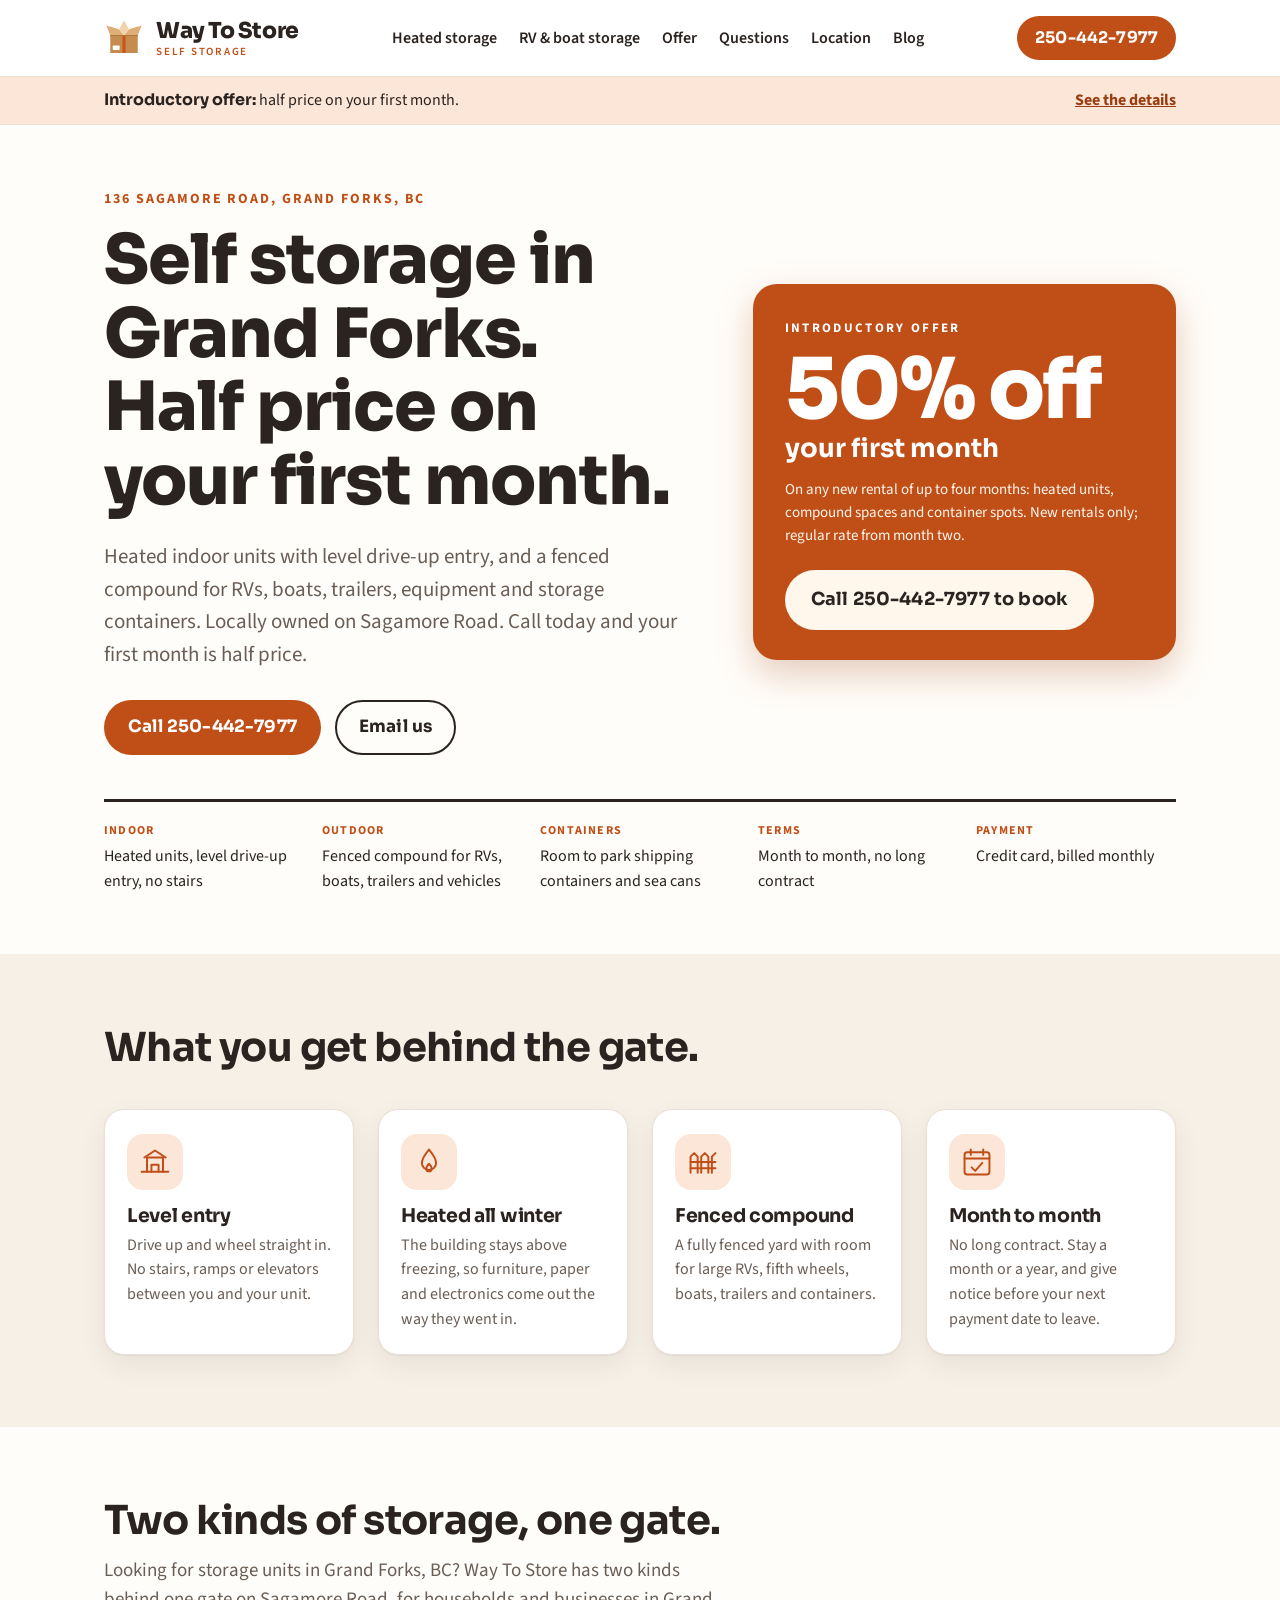
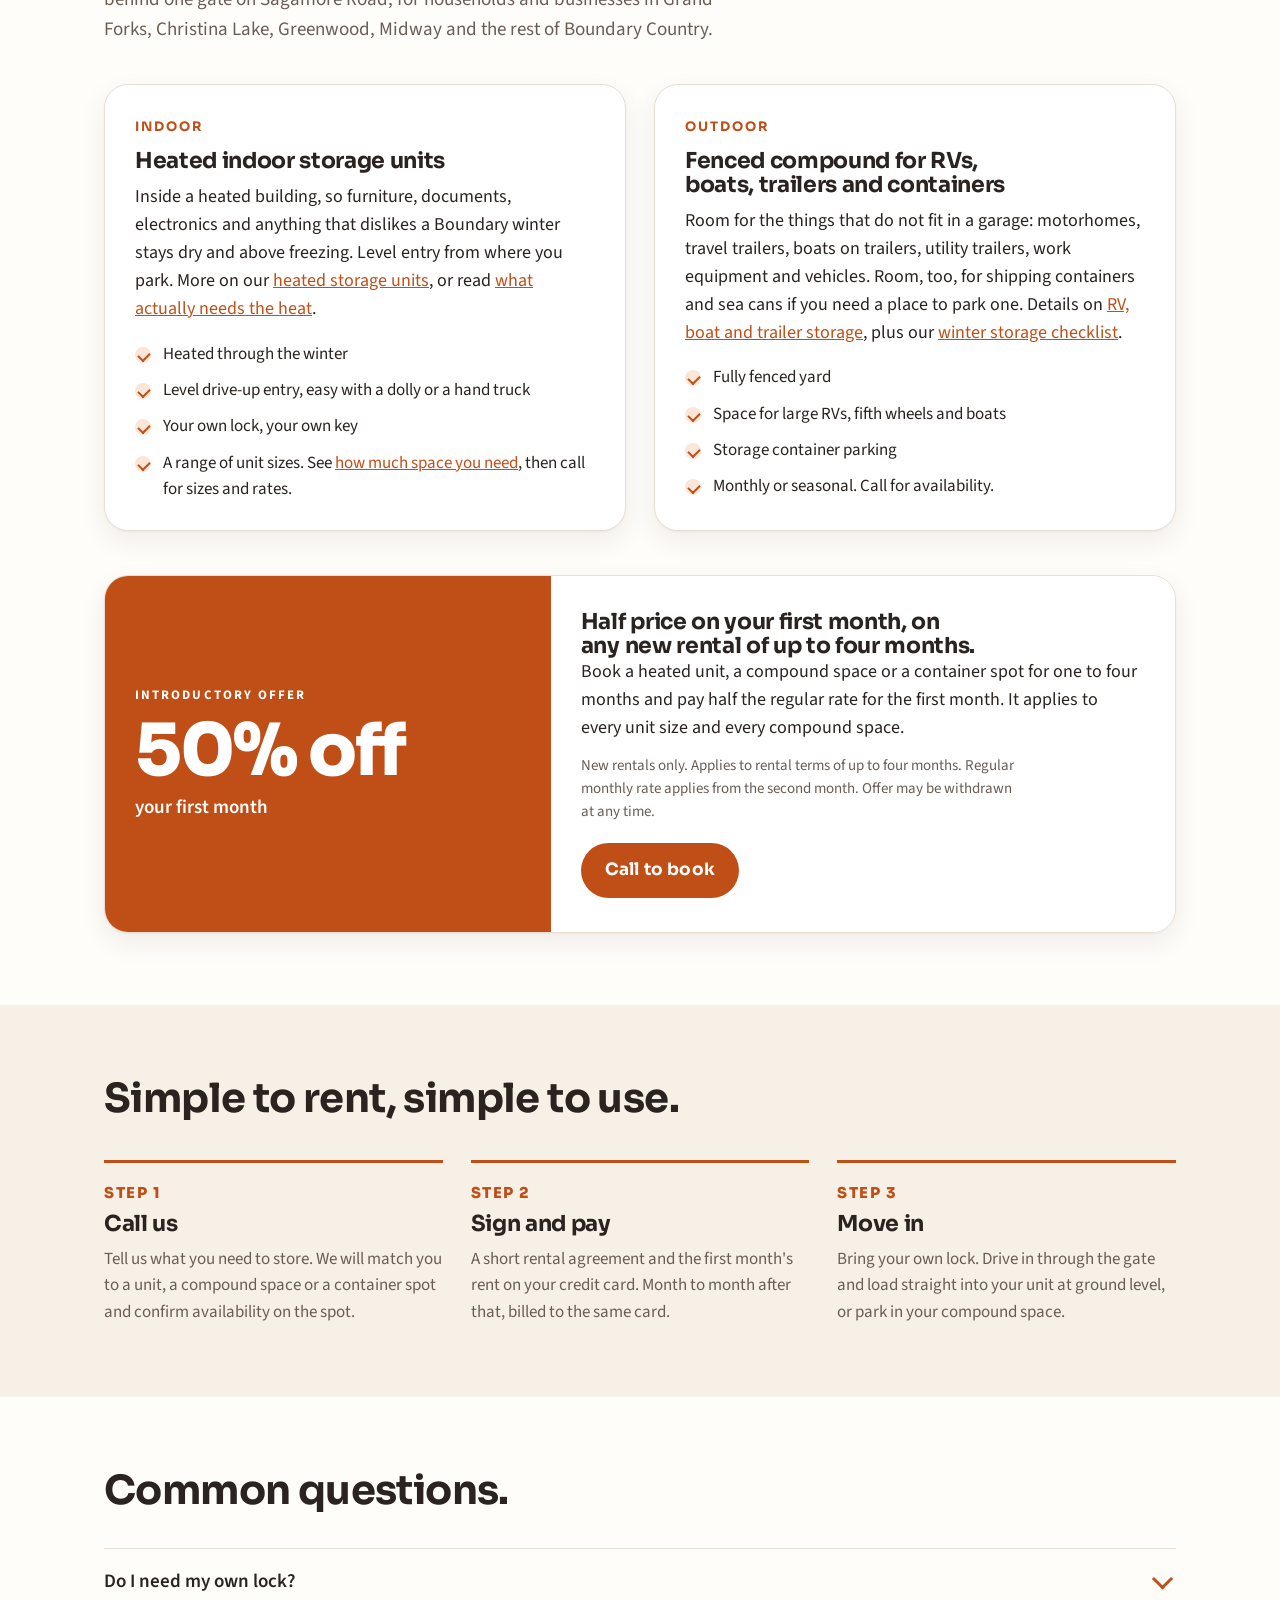
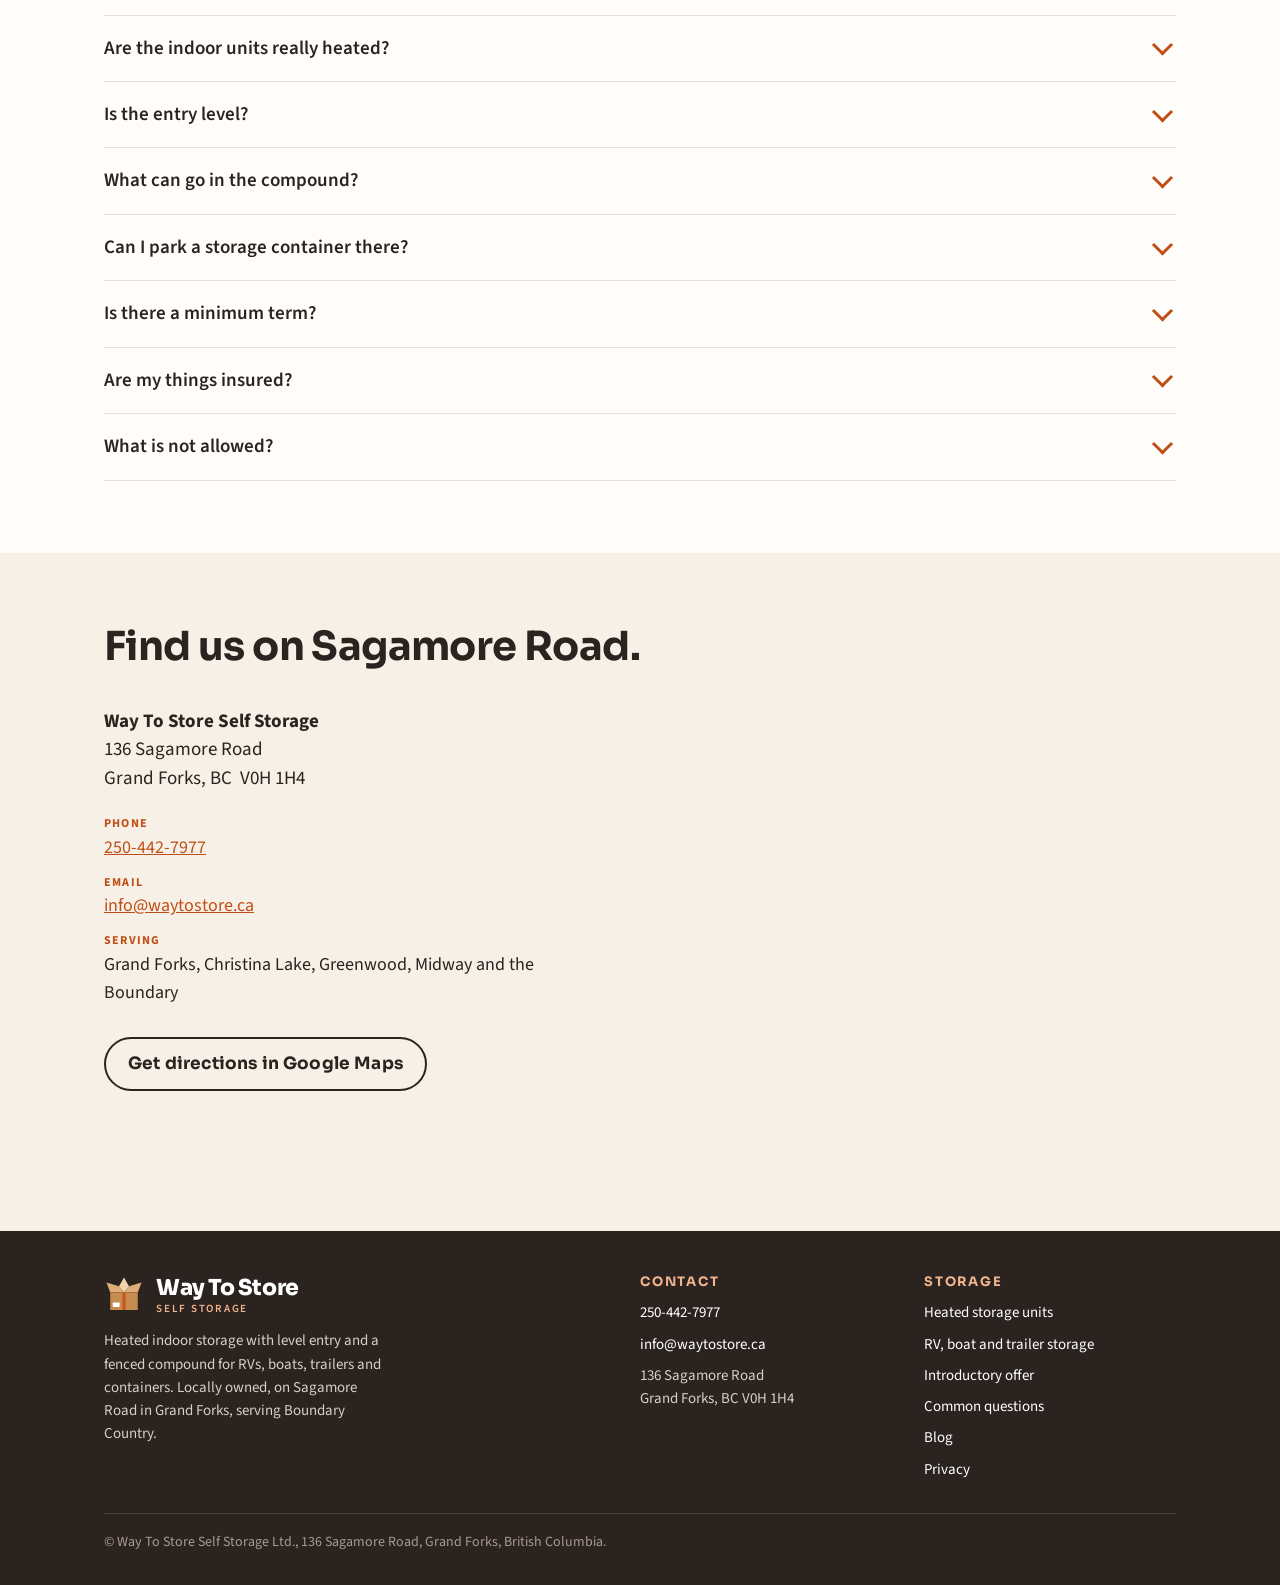
==== commit 9f26ddb0: "Payment: credit card only Co-Authored-By: Claude Fable 5.1 <noreply@anthropic.com>" ====
--- a/index.html
+++ b/index.html
@@ -98,7 +98,8 @@
           }
         ]
       },
-      "legalName": "Way To Store Self Storage Ltd."
+      "legalName": "Way To Store Self Storage Ltd.",
+      "paymentAccepted": "Credit Card"
     }
   ]
 }
@@ -238,7 +239,7 @@
       <div><dt>Outdoor</dt><dd>Fenced compound for RVs, boats, trailers and vehicles</dd></div>
       <div><dt>Containers</dt><dd>Room to park shipping containers and sea cans</dd></div>
       <div><dt>Terms</dt><dd>Month to month, no long contract</dd></div>
-      <div><dt>Payment</dt><dd>E-transfer, credit card or cheque</dd></div>
+      <div><dt>Payment</dt><dd>Credit card, billed monthly</dd></div>
     </dl>
   </div>
 </section>
@@ -330,7 +331,7 @@
       <div class="step">
         <div class="n">STEP 2</div>
         <h3>Sign and pay</h3>
-        <p>A short rental agreement and the first month's rent. Month to month after that, with e-transfer, credit card or cheque.</p>
+        <p>A short rental agreement and the first month's rent on your credit card. Month to month after that, billed to the same card.</p>
       </div>
       <div class="step">
         <div class="n">STEP 3</div>
